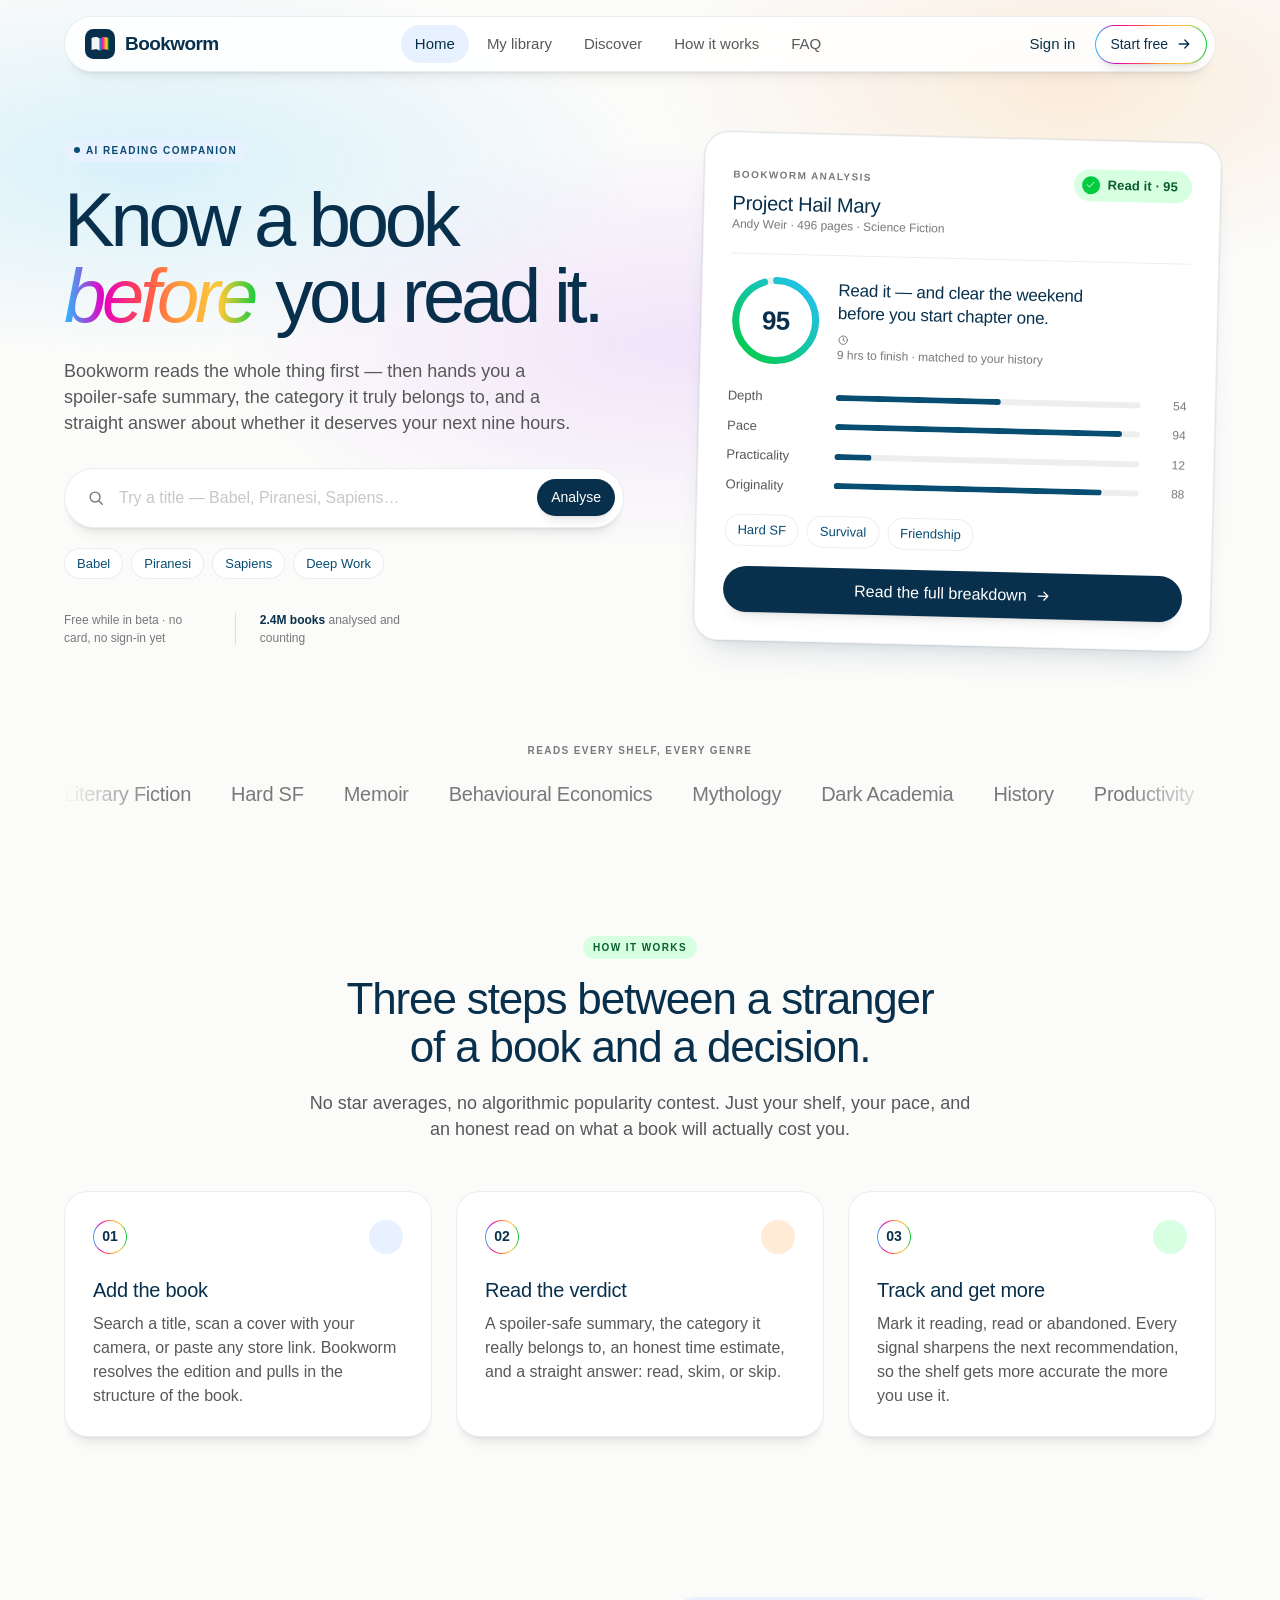
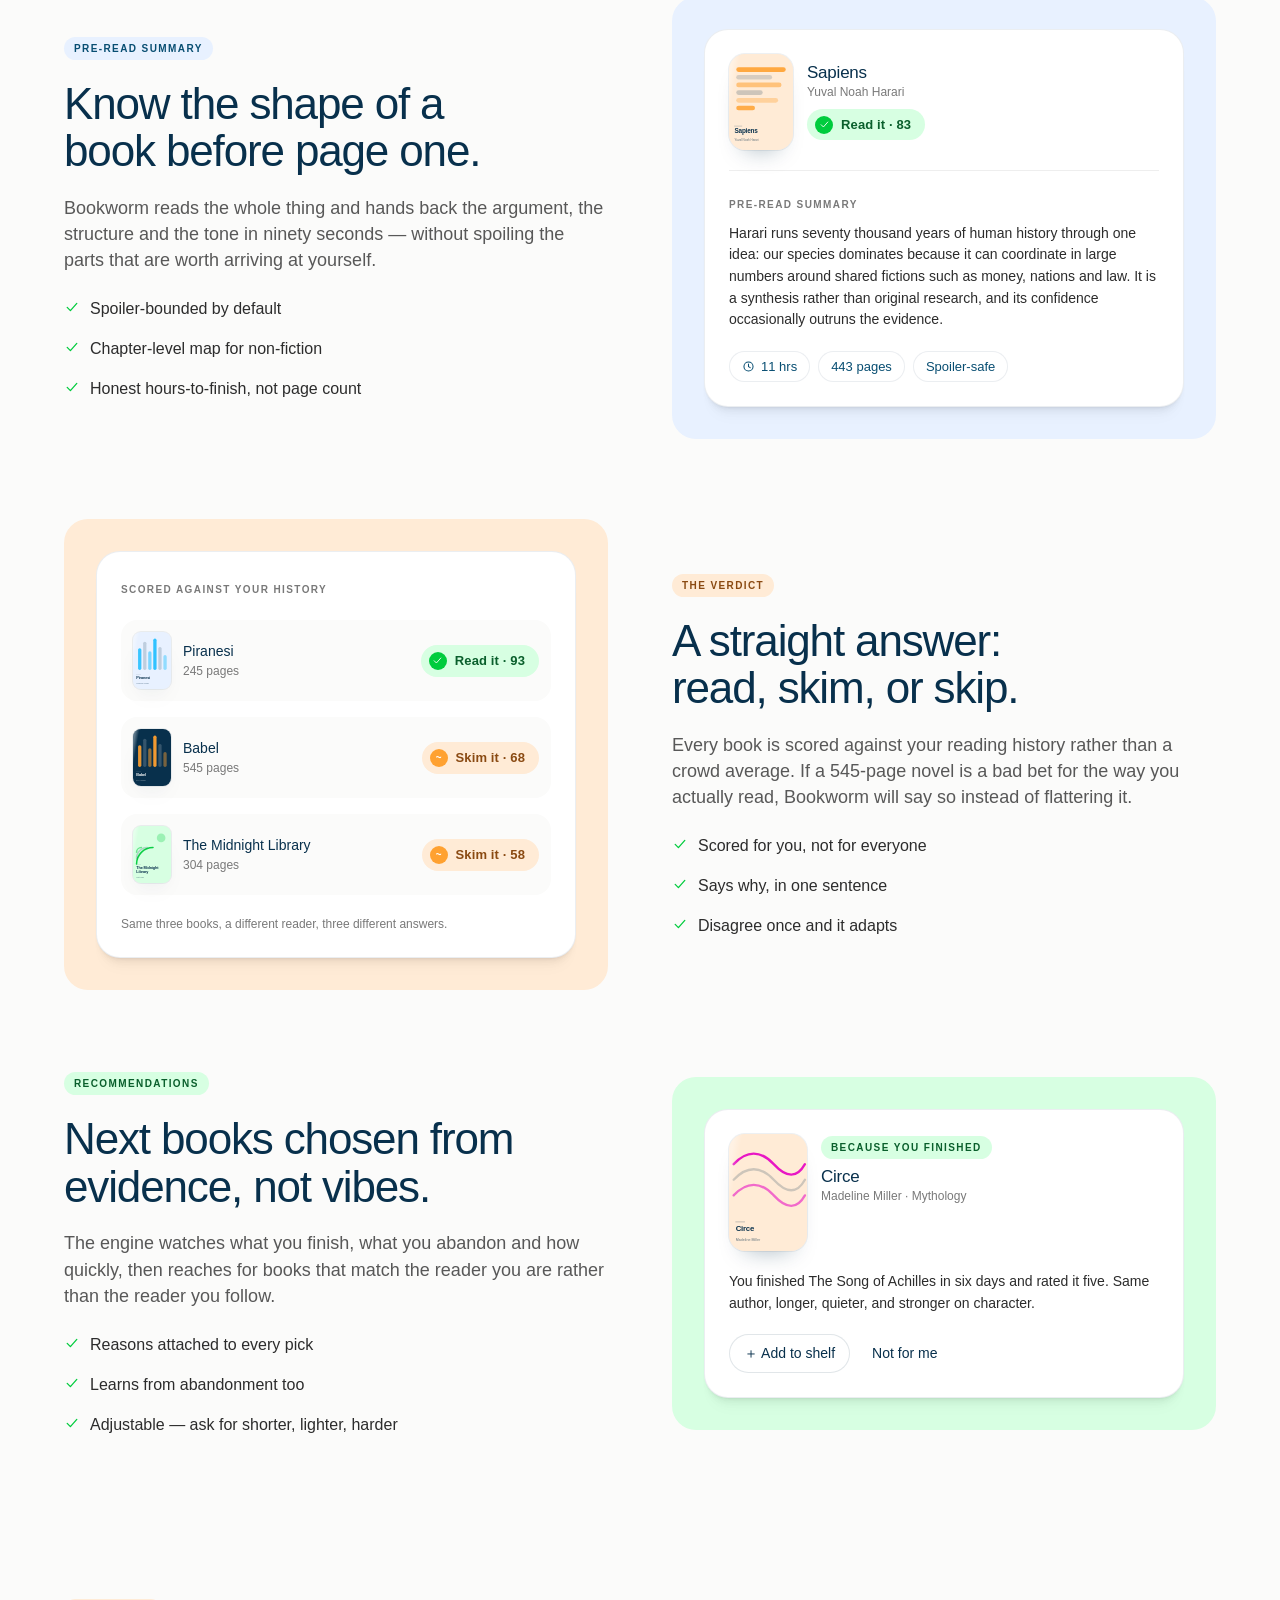
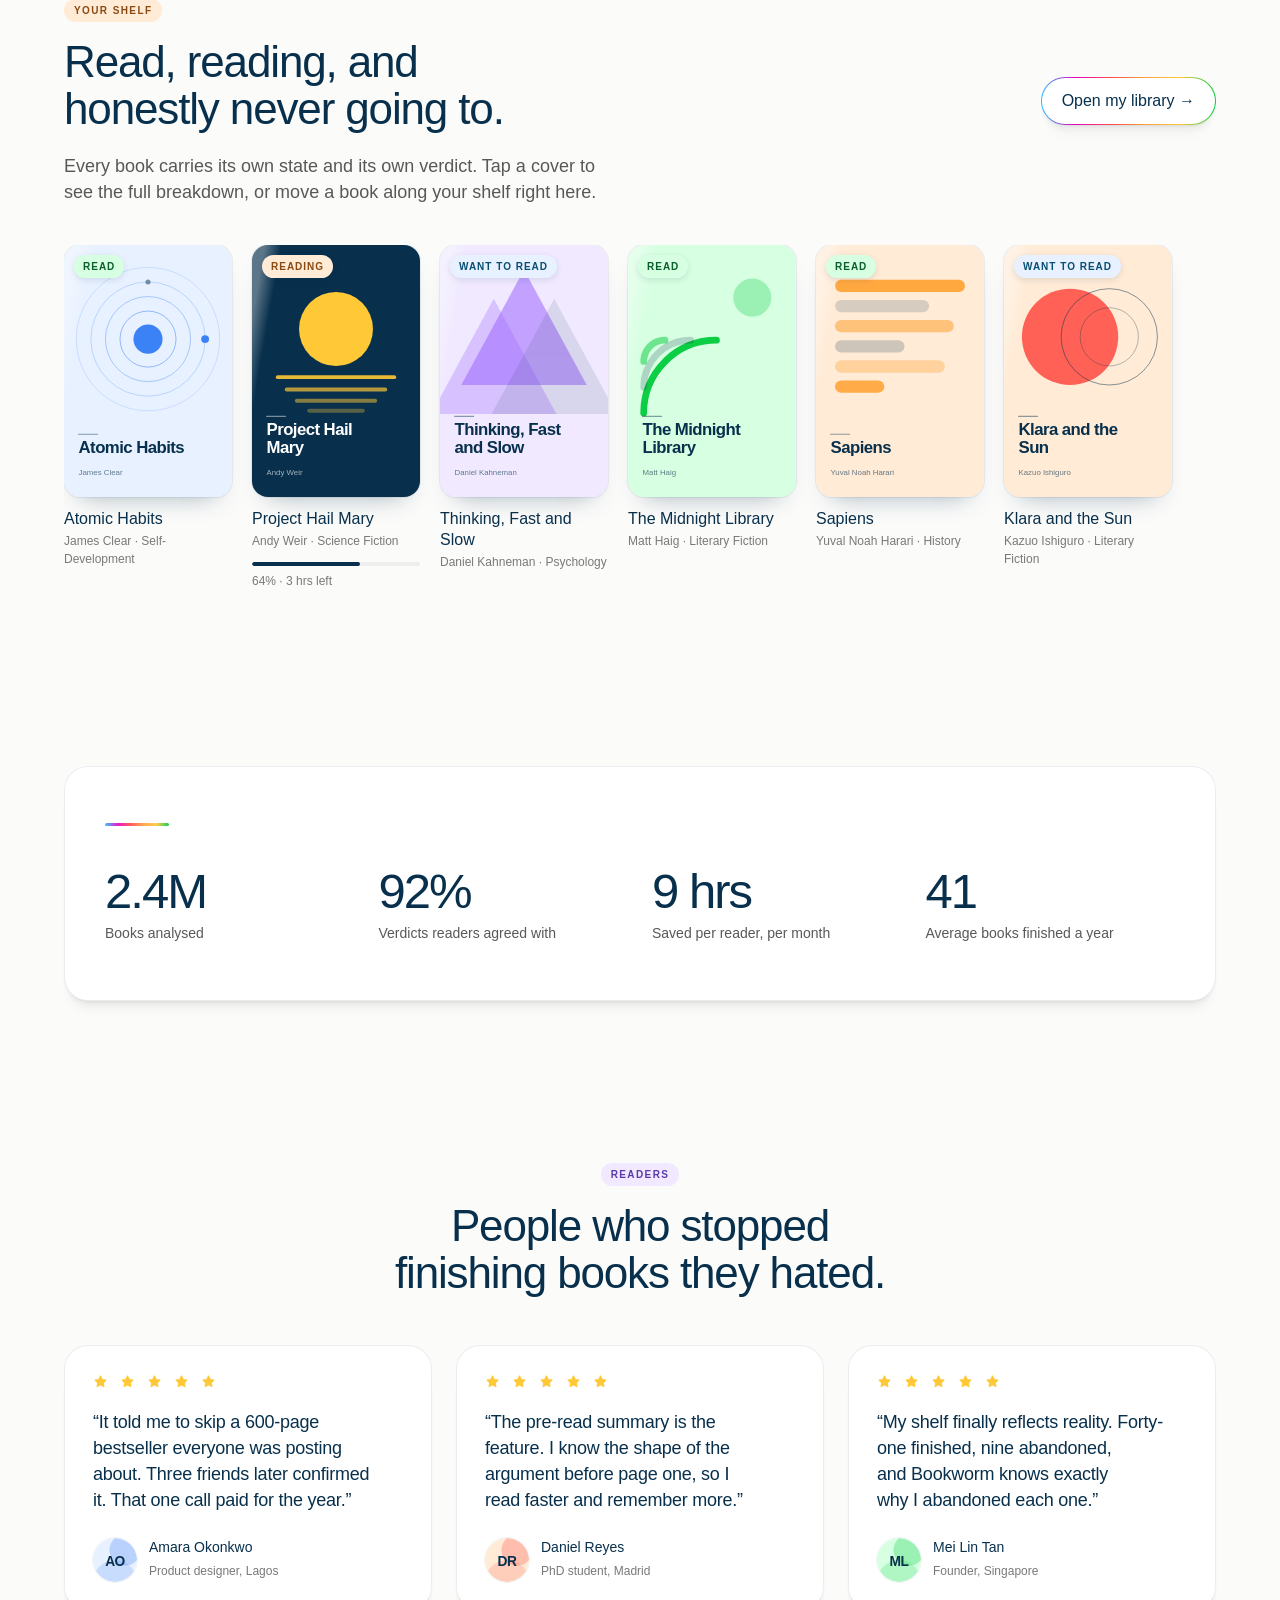
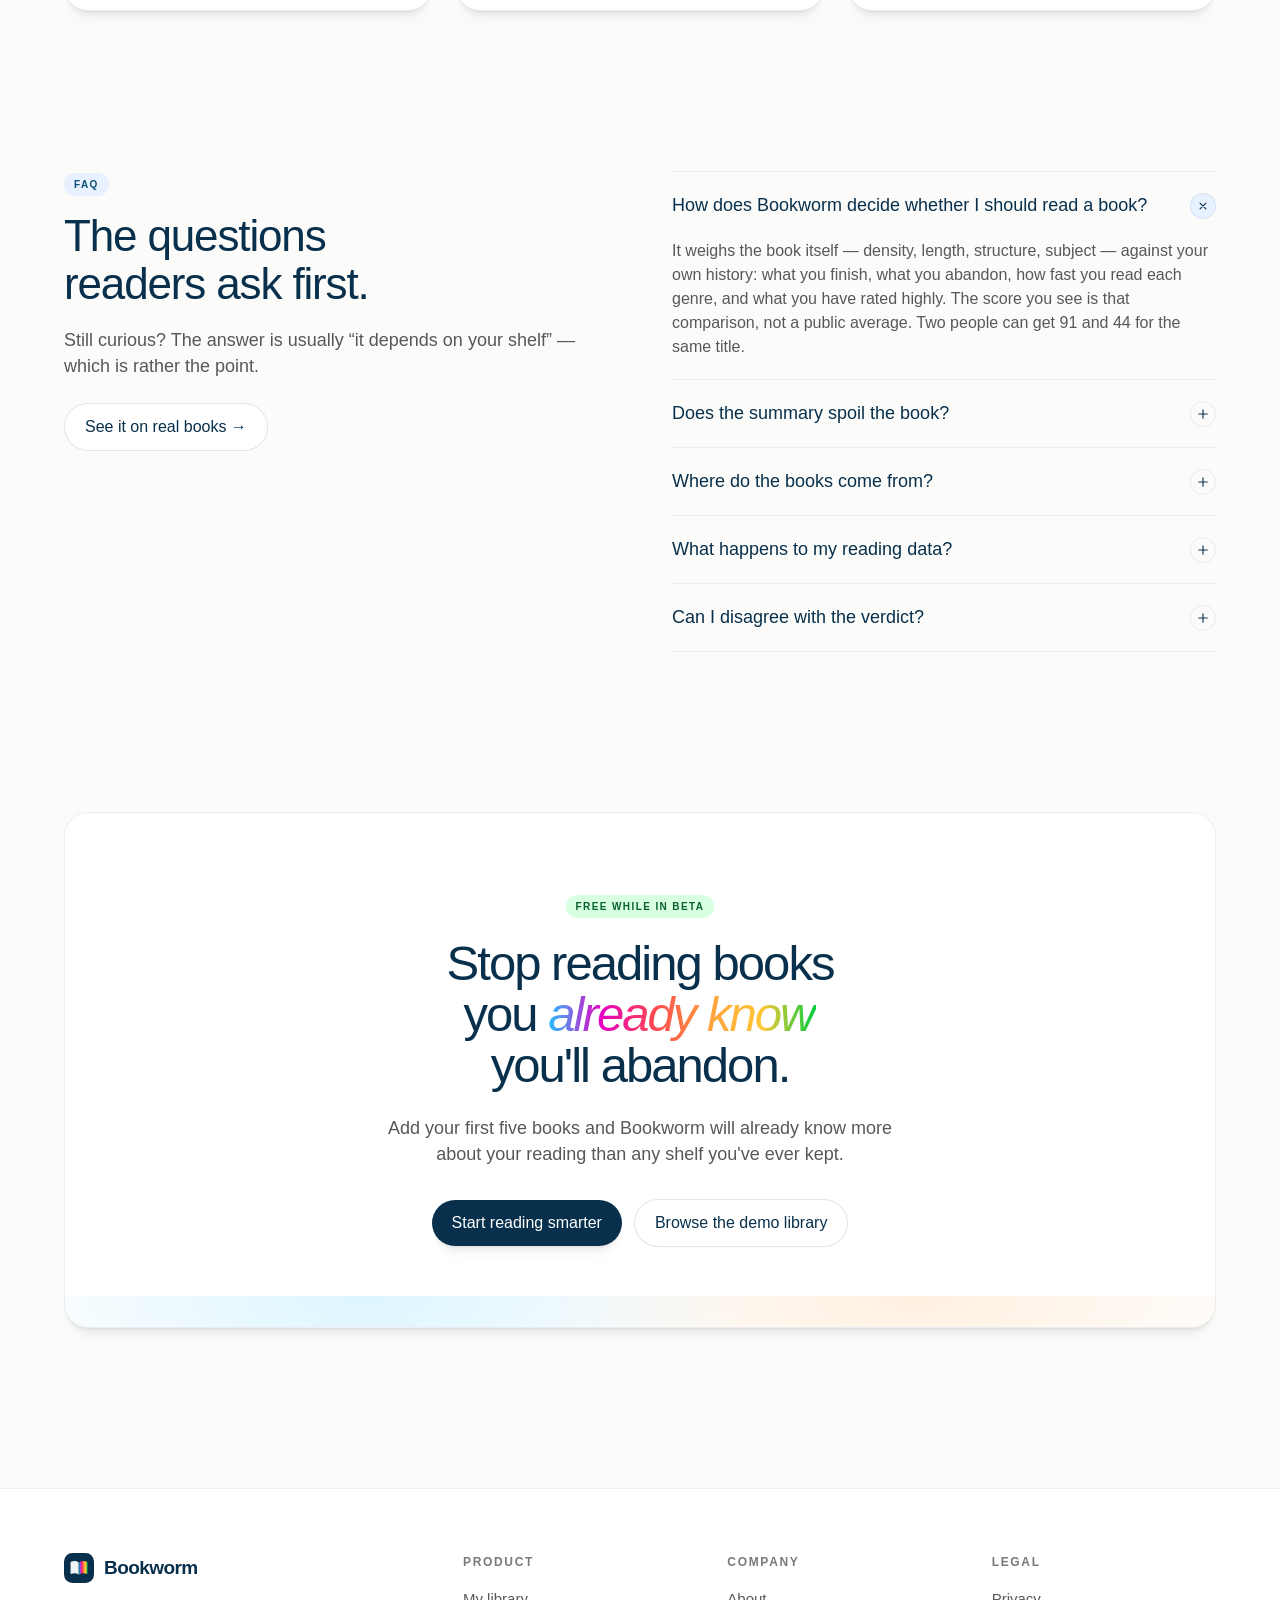
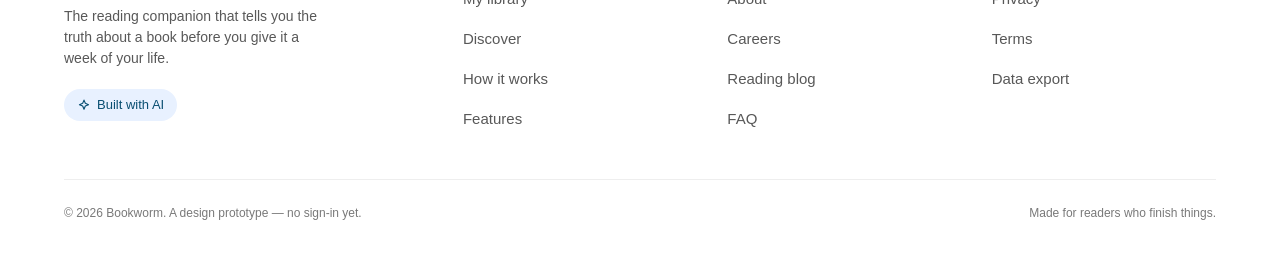
==== index.html @ 1a045f68 "Bookworm: AI reading companion front-end prototype Marketing site plus a working demo of the app its" ====
<!doctype html>
<html lang="en">
<head>
<meta charset="utf-8">
<meta name="viewport" content="width=device-width, initial-scale=1">
<title>Bookworm — Know a book before you read it</title>
<meta name="description" content="Bookworm reads the whole book first, then tells you whether it's worth your week. AI summaries, honest read-or-skip verdicts, and recommendations built from what you actually finish.">
<link rel="icon" href="data:image/svg+xml,<svg xmlns='http://www.w3.org/2000/svg' viewBox='0 0 32 32'><rect width='32' height='32' rx='9' fill='%2308304c'/><path d='M7 9.5c3.4-1.3 5.9-1.3 8.6.6v13c-2.7-1.9-5.2-1.9-8.6-.6z' fill='%23fff'/><path d='M25 9.5c-3.4-1.3-5.9-1.3-8.6.6v13c2.7-1.9 5.2-1.9 8.6-.6z' fill='%23ffa130'/></svg>">
<link rel="stylesheet" href="assets/css/style.css">
</head>
<body data-page="home">

<header class="nav-shell" data-nav></header>

<!-- ─────────────────────────────────────────────── hero -->
<section class="hero">
  <div class="hero-glow"></div>
  <div class="wrap">
    <div class="grid" style="grid-template-columns:1.05fr .95fr;gap:var(--s16);align-items:center">
      <div>
        <span class="eyebrow"><span class="dot"></span> AI reading companion</span>
        <h1 class="display" style="margin-top:var(--s5)">
          Know a book <span class="spark">before</span> you read it.
        </h1>
        <p class="lede" style="margin-top:var(--s6);max-width:52ch">
          Bookworm reads the whole thing first — then hands you a spoiler-safe summary,
          the category it truly belongs to, and a straight answer about whether it deserves
          your next nine hours.
        </p>

        <form style="margin-top:var(--s8);max-width:560px" autocomplete="off">
          <label class="field">
            <span class="muted" aria-hidden="true">
              <svg width="18" height="18" viewBox="0 0 20 20" fill="none" stroke="currentColor" stroke-width="1.6" stroke-linecap="round"><circle cx="9" cy="9" r="5.5"/><path d="M13 13l4 4"/></svg>
            </span>
            <input data-hero-search type="text" placeholder="Try a title — Babel, Piranesi, Sapiens…" aria-label="Book title">
            <button class="btn btn-solid btn-sm" type="submit">Analyse</button>
          </label>
        </form>

        <div class="row row-wrap" style="margin-top:var(--s5);gap:8px" data-hero-chips></div>

        <div class="row row-wrap" style="margin-top:var(--s8);gap:var(--s6)">
          <p class="meta" style="max-width:22ch">Free while in beta · no card, no sign-in yet</p>
          <span style="width:1px;height:32px;background:var(--ash)"></span>
          <p class="meta" style="max-width:26ch"><strong class="ink">2.4M books</strong> analysed and counting</p>
        </div>
      </div>

      <div class="card card-pad tilt-r" style="padding:var(--s7);box-shadow:var(--shadow-lift)" data-hero-card></div>
    </div>
  </div>
</section>

<!-- ─────────────────────────────────────────────── marquee -->
<section class="section-tight">
  <div class="wrap">
    <p class="caption center" style="margin-bottom:var(--s6)">Reads every shelf, every genre</p>
    <div class="marquee" data-marquee></div>
  </div>
</section>

<!-- ─────────────────────────────────────────────── how it works -->
<section class="section" id="how">
  <div class="wrap">
    <div class="section-head center">
      <span class="eyebrow mint">How it works</span>
      <h2 class="h2">Three steps between a stranger of a book and a decision.</h2>
      <p class="lede">No star averages, no algorithmic popularity contest. Just your shelf, your pace,
        and an honest read on what a book will actually cost you.</p>
    </div>
    <div class="grid g3" style="margin-top:var(--s12)" data-steps></div>
  </div>
</section>

<!-- ─────────────────────────────────────────────── features -->
<section class="section" id="features">
  <div class="wrap" data-features></div>
</section>

<!-- ─────────────────────────────────────────────── shelf -->
<section class="section">
  <div class="wrap">
    <div class="row spread row-wrap" style="gap:var(--s5)">
      <div class="section-head" style="max-width:560px">
        <span class="eyebrow peach">Your shelf</span>
        <h2 class="h2">Read, reading, and honestly never going to.</h2>
        <p class="lede">Every book carries its own state and its own verdict. Tap a cover to see the
          full breakdown, or move a book along your shelf right here.</p>
      </div>
      <a class="btn btn-rainbow" href="library.html">Open my library →</a>
    </div>
    <div class="shelf-rail" style="margin-top:var(--s10)" data-rail></div>
  </div>
</section>

<!-- ─────────────────────────────────────────────── stats -->
<section class="section">
  <div class="wrap">
    <div class="card" style="padding:var(--s14) var(--s10);background:var(--white)">
      <hr class="rule-rainbow" style="width:64px;margin-bottom:var(--s10)">
      <div class="grid g4" data-stats></div>
    </div>
  </div>
</section>

<!-- ─────────────────────────────────────────────── testimonials -->
<section class="section">
  <div class="wrap">
    <div class="section-head center">
      <span class="eyebrow lilac">Readers</span>
      <h2 class="h2">People who stopped finishing books they hated.</h2>
    </div>
    <div class="grid g3" style="margin-top:var(--s12)" data-testimonials></div>
  </div>
</section>

<!-- ─────────────────────────────────────────────── faq -->
<section class="section" id="faq">
  <div class="wrap">
    <div class="grid g2" style="gap:var(--s16);align-items:start">
      <div class="section-head">
        <span class="eyebrow">FAQ</span>
        <h2 class="h2">The questions readers ask first.</h2>
        <p class="lede">Still curious? The answer is usually “it depends on your shelf” — which is
          rather the point.</p>
        <a class="btn btn-quiet" style="margin-top:var(--s6)" href="discover.html">See it on real books →</a>
      </div>
      <div class="faq" data-faq></div>
    </div>
  </div>
</section>

<!-- ─────────────────────────────────────────────── cta -->
<section class="section">
  <div class="wrap">
    <div class="card center" style="padding:var(--s20) var(--s10);position:relative;overflow:hidden">
      <div style="position:absolute;inset:auto -10% -60% ;height:340px;background:
        radial-gradient(40% 60% at 30% 0%, rgba(38,192,255,.16), transparent 70%),
        radial-gradient(40% 60% at 70% 0%, rgba(255,161,62,.16), transparent 70%);"></div>
      <div style="position:relative">
        <span class="eyebrow mint">Free while in beta</span>
        <h2 class="h1" style="margin-top:var(--s5);max-width:18ch;margin-inline:auto">
          Stop reading books you <span class="spark">already know</span> you'll abandon.
        </h2>
        <p class="lede" style="margin-top:var(--s6);max-width:52ch;margin-inline:auto">
          Add your first five books and Bookworm will already know more about your reading
          than any shelf you've ever kept.
        </p>
        <div class="row" style="justify-content:center;margin-top:var(--s8);gap:12px;flex-wrap:wrap">
          <a class="btn btn-solid" href="discover.html">Start reading smarter</a>
          <a class="btn btn-quiet" href="library.html">Browse the demo library</a>
        </div>
      </div>
    </div>
  </div>
</section>

<footer class="footer" data-footer></footer>

<script src="assets/js/data.js"></script>
<script src="assets/js/art.js"></script>
<script src="assets/js/app.js"></script>
</body>
</html>
---- assets/css/style.css ----
/* ==========================================================================
   Bookworm — built on the "Portrait" design system
   Near-white canvas · navy ink · rainbow used sparingly · pastel washes
   ========================================================================== */

@import url('https://api.fontshare.com/v2/css?f[]=switzer@400,500,600,700&f[]=general-sans@500,600&display=swap');

/* --------------------------------------------------------------------------
   1. Tokens
   -------------------------------------------------------------------------- */
:root {
  /* Brand inks */
  --ink: #08304c;
  --teal: #084e72;

  /* Spectrum (gradient / accent only) */
  --violet: #8e51ff;
  --cobalt: #3b82f6;
  --grape: #ad46ff;
  --cherry: #ff4940;
  --tangerine: #ffa130;
  --sunflower: #ffc837;
  --leaf: #00cc3d;
  --cyan: #26c0ff;
  --magenta: #e600c2;

  /* Pastel washes */
  --mint: #d7ffe2;
  --sky: #e8f1ff;
  --peach: #ffebd6;
  --lilac: #f0e9ff;

  /* Neutrals */
  --graphite: #2c2c2c;
  --charcoal: #353535;
  --iron: #585858;
  --slate: #797979;
  --fog: #c7c7c7;
  --ash: #dedede;
  --mist: #eeeeee;
  --white: #ffffff;
  --canvas: #fbfbfa;

  --rainbow: linear-gradient(90deg, rgb(38, 192, 255), rgb(230, 0, 194) 20%, rgb(255, 73, 78) 40%, rgb(255, 161, 62) 60%, rgb(255, 200, 55) 80%, rgb(0, 204, 61));

  /* Radii */
  --r-input: 16px;
  --r-card: 24px;
  --r-btn: 28px;
  --r-pill: 9999px;

  /* Spacing */
  --s1: 4px;  --s2: 8px;  --s3: 12px; --s4: 16px; --s5: 20px;
  --s6: 24px; --s7: 28px; --s8: 32px; --s10: 40px; --s12: 48px;
  --s14: 56px; --s16: 64px; --s20: 80px; --s32: 128px;

  --maxw: 1200px;

  /* Shadows — never above 8% black */
  --shadow-md:
    0 16px 16px -8px rgba(0, 0, 0, .03),
    0 10px 10px -5px rgba(0, 0, 0, .03),
    0 6px 6px -3px rgba(0, 0, 0, .03),
    0 3px 3px -1.5px rgba(0, 0, 0, .03),
    0 1px 1px -.5px rgba(0, 0, 0, .03);
  --shadow-soft:
    0 0 0 1px rgba(8, 48, 76, .05),
    0 12px 20px -12px rgba(8, 48, 76, .08),
    0 4px 6px -3px rgba(8, 48, 76, .04);
  --shadow-lift:
    0 0 0 1px rgba(8, 48, 76, .06),
    0 22px 34px -18px rgba(8, 48, 76, .16),
    0 8px 12px -6px rgba(8, 48, 76, .06);
  --hairline: 1px solid rgba(8, 48, 76, .08);

  --font-ui: 'Switzer', ui-sans-serif, -apple-system, 'Segoe UI', Roboto, sans-serif;
  --font-display: 'General Sans', 'Switzer', ui-sans-serif, -apple-system, 'Segoe UI', sans-serif;

  --ease: cubic-bezier(.22, .61, .36, 1);
}

/* --------------------------------------------------------------------------
   2. Reset & base
   -------------------------------------------------------------------------- */
*, *::before, *::after { box-sizing: border-box; }
* { margin: 0; }

html { -webkit-text-size-adjust: 100%; scroll-behavior: smooth; }

body {
  font-family: var(--font-ui);
  font-size: 16px;
  line-height: 1.5;
  color: var(--graphite);
  background: var(--canvas);
  -webkit-font-smoothing: antialiased;
  text-rendering: optimizeLegibility;
  overflow-x: hidden;
}

img, svg { display: block; max-width: 100%; }
button, input, select, textarea { font: inherit; color: inherit; }
button { background: none; border: 0; cursor: pointer; }
a { color: inherit; text-decoration: none; }
ul, ol { list-style: none; padding: 0; }

::selection { background: rgba(38, 192, 255, .22); color: var(--ink); }

/* --------------------------------------------------------------------------
   3. Typography
   -------------------------------------------------------------------------- */
.display, .h1, .h2, .h3, .h4 {
  font-family: var(--font-display);
  color: var(--ink);
  font-weight: 500;
  text-wrap: balance;
}
.display   { font-size: clamp(40px, 6.6vw, 76px); line-height: 1.0;  letter-spacing: -.056em; }
.h1        { font-size: clamp(34px, 4.9vw, 49px); line-height: 1.04; letter-spacing: -.04em; }
.h2        { font-size: clamp(30px, 4vw, 44px);   line-height: 1.08; letter-spacing: -.026em; }
.h3        { font-size: clamp(24px, 2.6vw, 31px); font-weight: 600; line-height: 1.1; letter-spacing: -.013em; }
.h4        { font-size: 20px; font-weight: 500; line-height: 1.2; letter-spacing: -.013em; }

.lede { font-size: 18px; font-weight: 500; line-height: 1.45; color: var(--iron); }
.body { font-size: 16px; color: var(--iron); }
.small { font-size: 14px; color: var(--iron); }
.meta { font-size: 12px; color: var(--slate); }
.caption {
  font-size: 10px; line-height: 1.5; letter-spacing: .14em;
  text-transform: uppercase; font-weight: 600; color: var(--slate);
}

.ink { color: var(--ink); }
.muted { color: var(--slate); }

/* The one rainbow flourish: italicised headline words */
.spark {
  font-style: italic;
  background: var(--rainbow);
  -webkit-background-clip: text;
  background-clip: text;
  color: transparent;
  padding-right: .06em;
}

/* --------------------------------------------------------------------------
   4. Layout
   -------------------------------------------------------------------------- */
.wrap { width: 100%; max-width: var(--maxw); margin-inline: auto; padding-inline: var(--s6); }
.section { padding-block: var(--s20); }
.section-tight { padding-block: var(--s12); }
.stack > * + * { margin-top: var(--s4); }
.center { text-align: center; }
.section-head { max-width: 680px; }
.section-head.center { margin-inline: auto; }
.section-head .h2 { margin-top: var(--s4); }
.section-head .lede { margin-top: var(--s5); }

.grid { display: grid; gap: var(--s6); }
.g2 { grid-template-columns: repeat(2, minmax(0, 1fr)); }
.g3 { grid-template-columns: repeat(3, minmax(0, 1fr)); }
.g4 { grid-template-columns: repeat(4, minmax(0, 1fr)); }
.row { display: flex; align-items: center; gap: var(--s3); }
.row-wrap { flex-wrap: wrap; }
.spread { justify-content: space-between; }

.divider { height: 1px; background: var(--mist); border: 0; }

/* --------------------------------------------------------------------------
   5. Buttons, pills, chips
   -------------------------------------------------------------------------- */
.btn {
  display: inline-flex; align-items: center; justify-content: center; gap: var(--s2);
  padding: 11px 20px; border-radius: var(--r-btn);
  font-size: 16px; font-weight: 500; color: var(--ink);
  transition: transform .25s var(--ease), box-shadow .25s var(--ease), background-color .25s var(--ease), opacity .2s;
  white-space: nowrap;
}
.btn:active { transform: translateY(1px); }

.btn-rainbow {
  position: relative; border: 1.5px solid transparent;
  background:
    linear-gradient(var(--white), var(--white)) padding-box,
    var(--rainbow) border-box;
  box-shadow: var(--shadow-md);
}
.btn-rainbow:hover { transform: translateY(-2px); box-shadow: var(--shadow-lift); }

.btn-solid { background: var(--ink); color: var(--white); box-shadow: var(--shadow-md); }
.btn-solid:hover { background: var(--teal); transform: translateY(-2px); }

.btn-quiet { border: 1.5px solid rgba(8, 48, 76, .12); background: var(--white); }
.btn-quiet:hover { border-color: rgba(8, 48, 76, .28); }

.btn-ghost { padding: 8px 12px; font-size: 15px; }
.btn-ghost:hover { color: var(--teal); }

.btn-sm { padding: 8px 14px; font-size: 14px; }
.btn-block { display: flex; width: 100%; }

.eyebrow {
  display: inline-flex; align-items: center; gap: 6px;
  padding: 4px 10px; border-radius: var(--r-pill);
  background: var(--sky); color: var(--teal);
  font-size: 10px; font-weight: 600; letter-spacing: .14em; text-transform: uppercase;
}
.eyebrow.mint { background: var(--mint); color: #0a5f2c; }
.eyebrow.peach { background: var(--peach); color: #8a4a12; }
.eyebrow.lilac { background: var(--lilac); color: #5b3aa8; }

.chip {
  display: inline-flex; align-items: center; gap: 6px;
  padding: 5px 12px; border-radius: var(--r-pill);
  border: var(--hairline); background: var(--white);
  font-size: 13px; font-weight: 500; color: var(--teal);
}
.chip.wash { border-color: transparent; background: var(--sky); }

.dot { width: 6px; height: 6px; border-radius: 50%; background: currentColor; flex: none; }

/* --------------------------------------------------------------------------
   6. Nav
   -------------------------------------------------------------------------- */
.nav-shell { position: sticky; top: 0; z-index: 60; padding-top: var(--s4); }
.nav {
  display: flex; align-items: center; justify-content: space-between; gap: var(--s4);
  height: 56px; padding: 0 8px 0 20px;
  background: rgba(255, 255, 255, .88);
  backdrop-filter: saturate(160%) blur(14px);
  border: var(--hairline); border-radius: var(--r-btn);
  box-shadow: var(--shadow-md);
}
.nav-links { display: flex; align-items: center; gap: var(--s1); }
.nav-links a {
  padding: 8px 14px; border-radius: var(--r-pill);
  font-size: 15px; font-weight: 500; color: var(--iron);
  transition: color .2s, background-color .2s;
}
.nav-links a:hover { color: var(--ink); background: rgba(8, 48, 76, .04); }
.nav-links a.active { color: var(--ink); background: var(--sky); }
.nav-actions { display: flex; align-items: center; gap: var(--s2); }
.nav-toggle { display: none; padding: 10px; border-radius: var(--r-pill); }

.brand { display: inline-flex; align-items: center; gap: 10px; }
.brand-name {
  font-family: var(--font-display); font-weight: 600; font-size: 19px;
  letter-spacing: -.03em; color: var(--ink);
}

@media (max-width: 900px) {
  .nav-links {
    position: absolute; top: 68px; left: var(--s6); right: var(--s6);
    flex-direction: column; align-items: stretch; gap: 2px;
    padding: var(--s3); background: var(--white);
    border: var(--hairline); border-radius: var(--r-card);
    box-shadow: var(--shadow-lift);
    opacity: 0; visibility: hidden; transform: translateY(-8px);
    transition: opacity .2s var(--ease), transform .2s var(--ease), visibility .2s;
  }
  .nav-links.open { opacity: 1; visibility: visible; transform: none; }
  .nav-toggle { display: inline-flex; }
  .nav-actions .btn-ghost { display: none; }
}

/* --------------------------------------------------------------------------
   7. Cards
   -------------------------------------------------------------------------- */
.card {
  background: var(--white); border: var(--hairline); border-radius: var(--r-card);
  box-shadow: var(--shadow-md);
}
.card-pad { padding: var(--s6); }
.card-hover { transition: transform .3s var(--ease), box-shadow .3s var(--ease); }
.card-hover:hover { transform: translateY(-4px); box-shadow: var(--shadow-lift); }

.wash-mint { background: var(--mint); }
.wash-sky { background: var(--sky); }
.wash-peach { background: var(--peach); }
.wash-lilac { background: var(--lilac); }

.tilt-l { transform: rotate(-1.6deg); }
.tilt-r { transform: rotate(1.4deg); }

/* --------------------------------------------------------------------------
   8. Book covers & book cards
   -------------------------------------------------------------------------- */
.cover {
  position: relative; border-radius: var(--r-input); overflow: hidden;
  aspect-ratio: 2 / 3; background: var(--mist);
  box-shadow: 0 0 0 1px rgba(8, 48, 76, .07), 0 14px 24px -16px rgba(8, 48, 76, .4);
}
.cover svg { width: 100%; height: 100%; }
.cover::after {
  content: ''; position: absolute; inset: 0; pointer-events: none;
  background: linear-gradient(100deg, rgba(255, 255, 255, .34) 0 6%, rgba(255, 255, 255, 0) 14%);
}

.book-card { display: block; position: relative; }
.book-card .cover { transition: transform .35s var(--ease), box-shadow .35s var(--ease); }
.book-card:hover .cover { transform: translateY(-6px) rotate(-1deg); box-shadow: 0 0 0 1px rgba(8,48,76,.07), 0 26px 34px -20px rgba(8, 48, 76, .48); }
.book-card h4 { margin-top: var(--s3); font-size: 16px; font-weight: 500; color: var(--ink); line-height: 1.3; }
.book-card .meta { margin-top: 2px; }

.status-tag {
  position: absolute; top: 10px; left: 10px; z-index: 2;
  padding: 4px 9px; border-radius: var(--r-pill);
  font-size: 10px; font-weight: 600; letter-spacing: .1em; text-transform: uppercase;
  background: rgba(255, 255, 255, .94); color: var(--teal);
  box-shadow: 0 2px 6px rgba(8, 48, 76, .12);
}
.status-tag[data-s="read"] { background: var(--mint); color: #0a5f2c; }
.status-tag[data-s="reading"] { background: var(--peach); color: #8a4a12; }
.status-tag[data-s="want"] { background: var(--sky); color: var(--teal); }

.progress { height: 4px; border-radius: var(--r-pill); background: var(--mist); overflow: hidden; margin-top: var(--s3); }
.progress i { display: block; height: 100%; border-radius: inherit; background: var(--ink); }

/* --------------------------------------------------------------------------
   9. Verdict components
   -------------------------------------------------------------------------- */
.verdict {
  display: inline-flex; align-items: center; gap: var(--s2);
  padding: 6px 14px 6px 8px; border-radius: var(--r-pill);
  font-size: 13px; font-weight: 600; letter-spacing: .01em;
}
.verdict .bead { width: 18px; height: 18px; border-radius: 50%; display: grid; place-items: center; color: var(--white); font-size: 10px; }
.verdict[data-v="read"] { background: var(--mint); color: #0a5f2c; }
.verdict[data-v="read"] .bead { background: var(--leaf); }
.verdict[data-v="skim"] { background: var(--peach); color: #8a4a12; }
.verdict[data-v="skim"] .bead { background: var(--tangerine); }
.verdict[data-v="skip"] { background: #ffe4e3; color: #9d2b27; }
.verdict[data-v="skip"] .bead { background: var(--cherry); }

.gauge { display: flex; align-items: center; gap: var(--s4); }
.gauge-ring { position: relative; width: 92px; height: 92px; flex: none; }
.gauge-ring svg { transform: rotate(-90deg); }
.gauge-ring b {
  position: absolute; inset: 0; display: grid; place-items: center;
  font-family: var(--font-display); font-size: 26px; font-weight: 600; color: var(--ink); letter-spacing: -.03em;
}

.bar-row { display: grid; grid-template-columns: 96px 1fr 34px; align-items: center; gap: var(--s3); }
.bar-row span:first-child { font-size: 13px; color: var(--iron); }
.bar-row span:last-child { font-size: 12px; color: var(--slate); text-align: right; }
.bar { height: 6px; border-radius: var(--r-pill); background: var(--mist); overflow: hidden; }
.bar i { display: block; height: 100%; border-radius: inherit; background: var(--teal); transition: width .9s var(--ease); }

/* --------------------------------------------------------------------------
   10. Inputs
   -------------------------------------------------------------------------- */
.field {
  display: flex; align-items: center; gap: var(--s3);
  height: 60px; padding: 0 8px 0 22px;
  background: var(--white); border: var(--hairline); border-radius: var(--r-pill);
  box-shadow: var(--shadow-md);
  transition: box-shadow .25s var(--ease), border-color .25s var(--ease);
}
.field:focus-within { border-color: rgba(8, 48, 76, .2); box-shadow: var(--shadow-lift); }
.field input { flex: 1; min-width: 0; border: 0; outline: 0; background: none; font-size: 16px; color: var(--ink); }
.field input::placeholder { color: var(--fog); }

.field-sm { height: 46px; padding: 0 6px 0 16px; }
.field-sm input { font-size: 15px; }

.seg {
  display: inline-flex; gap: 2px; padding: 4px;
  background: var(--white); border: var(--hairline); border-radius: var(--r-pill);
  box-shadow: var(--shadow-md);
}
.seg button {
  padding: 8px 16px; border-radius: var(--r-pill);
  font-size: 14px; font-weight: 500; color: var(--iron);
  transition: background-color .2s, color .2s;
}
.seg button:hover { color: var(--ink); }
.seg button.on { background: var(--ink); color: var(--white); }

/* --------------------------------------------------------------------------
   11. Misc components
   -------------------------------------------------------------------------- */
.numeral {
  width: 34px; height: 34px; flex: none; border-radius: var(--r-pill);
  display: grid; place-items: center;
  font-family: var(--font-display); font-size: 14px; font-weight: 600; color: var(--ink);
  border: 1.5px solid transparent;
  background: linear-gradient(var(--white), var(--white)) padding-box, var(--rainbow) border-box;
}

.avatar { width: 44px; height: 44px; border-radius: 50%; overflow: hidden; flex: none; box-shadow: 0 0 0 1px rgba(8,48,76,.06); }

.faq { border-top: 1px solid var(--mist); }
.faq-item { border-bottom: 1px solid var(--mist); }
.faq-q {
  display: flex; align-items: center; justify-content: space-between; gap: var(--s4);
  width: 100%; padding: var(--s5) 0; text-align: left;
  font-family: var(--font-display); font-size: 18px; font-weight: 500; color: var(--ink);
}
.faq-q i { flex: none; width: 26px; height: 26px; border-radius: 50%; border: var(--hairline); display: grid; place-items: center; transition: transform .3s var(--ease), background-color .2s; }
.faq-item.open .faq-q i { transform: rotate(45deg); background: var(--sky); }
.faq-a { display: grid; grid-template-rows: 0fr; transition: grid-template-rows .35s var(--ease); }
.faq-item.open .faq-a { grid-template-rows: 1fr; }
.faq-a > div { overflow: hidden; }
.faq-a p { padding-bottom: var(--s5); max-width: 62ch; color: var(--iron); }

.marquee { overflow: hidden; -webkit-mask-image: linear-gradient(90deg, transparent, #000 8%, #000 92%, transparent); mask-image: linear-gradient(90deg, transparent, #000 8%, #000 92%, transparent); }
.marquee-track { display: flex; gap: var(--s10); width: max-content; animation: slide 38s linear infinite; }
.marquee:hover .marquee-track { animation-play-state: paused; }
@keyframes slide { to { transform: translateX(-50%); } }

.rule-rainbow { height: 3px; border: 0; border-radius: var(--r-pill); background: var(--rainbow); opacity: .9; }

/* Footer */
.footer { border-top: 1px solid var(--mist); padding-block: var(--s16) var(--s10); margin-top: var(--s20); background: var(--white); }
.footer a { color: var(--iron); font-size: 15px; }
.footer a:hover { color: var(--ink); }
.footer h5 { font-size: 12px; letter-spacing: .14em; text-transform: uppercase; color: var(--slate); font-weight: 600; margin-bottom: var(--s4); }

/* --------------------------------------------------------------------------
   12. Page furniture
   -------------------------------------------------------------------------- */
.page-head { padding-block: var(--s12) var(--s8); }
.hero { position: relative; padding-block: var(--s16) var(--s12); }
.hero-glow {
  position: absolute; inset: -20% -10% auto; height: 640px; z-index: -1; pointer-events: none;
  background:
    radial-gradient(46% 42% at 18% 34%, rgba(38, 192, 255, .16), transparent 70%),
    radial-gradient(38% 40% at 78% 22%, rgba(255, 161, 62, .16), transparent 70%),
    radial-gradient(40% 44% at 52% 62%, rgba(173, 70, 255, .12), transparent 72%);
  filter: blur(6px);
}

.shelf-rail { display: flex; gap: var(--s5); overflow-x: auto; padding-bottom: var(--s4); scroll-snap-type: x mandatory; }
.shelf-rail > * { flex: 0 0 168px; scroll-snap-align: start; }
.shelf-rail::-webkit-scrollbar { height: 6px; }
.shelf-rail::-webkit-scrollbar-thumb { background: var(--ash); border-radius: 999px; }

/* Reveal on scroll */
.reveal { opacity: 0; transform: translateY(18px); transition: opacity .7s var(--ease), transform .7s var(--ease); }
.reveal.in { opacity: 1; transform: none; }

@media (prefers-reduced-motion: reduce) {
  .reveal { opacity: 1; transform: none; transition: none; }
  .marquee-track { animation: none; }
  html { scroll-behavior: auto; }
}

/* --------------------------------------------------------------------------
   13. Responsive
   -------------------------------------------------------------------------- */
@media (max-width: 1000px) {
  .g4 { grid-template-columns: repeat(3, minmax(0, 1fr)); }
}
@media (max-width: 760px) {
  .section { padding-block: var(--s12); }
  .g2, .g3 { grid-template-columns: 1fr; }
  .g4 { grid-template-columns: repeat(2, minmax(0, 1fr)); }
  .tilt-l, .tilt-r { transform: none; }
  .hero { padding-block: var(--s10) var(--s8); }
}
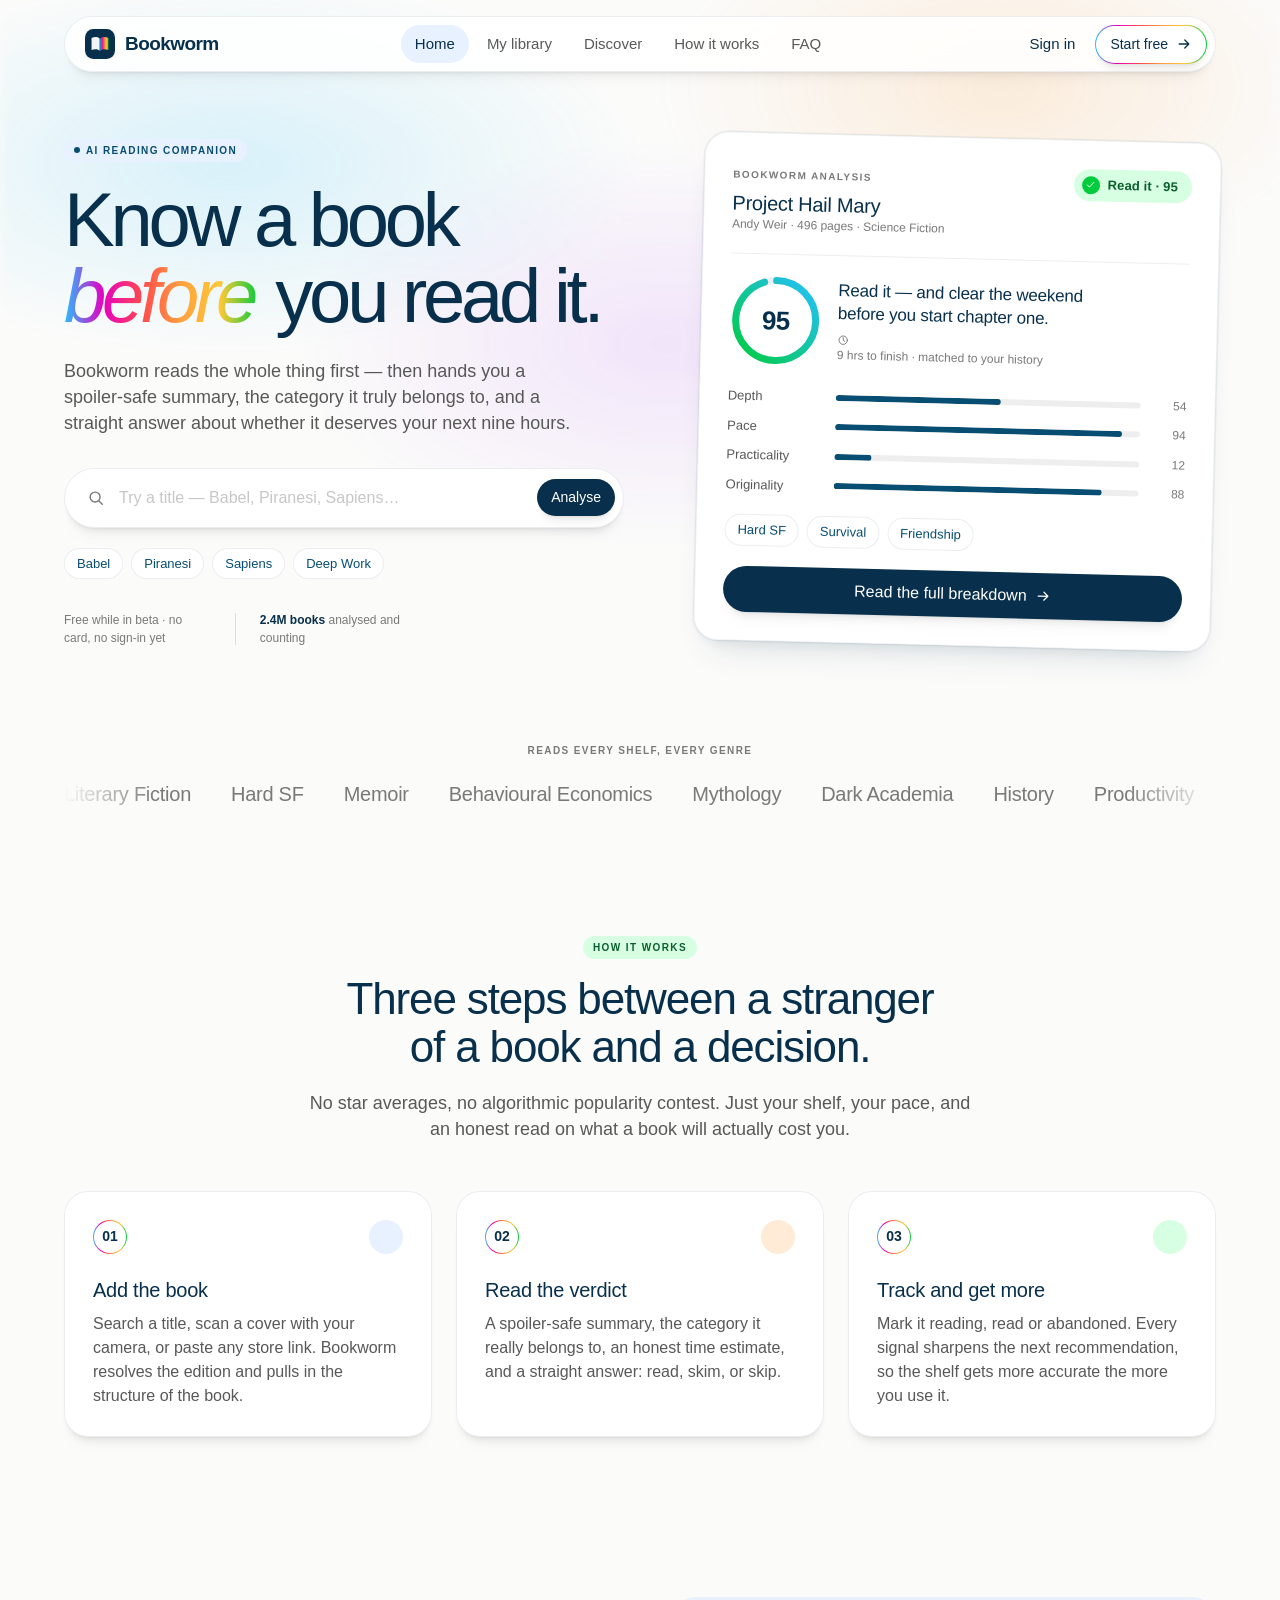
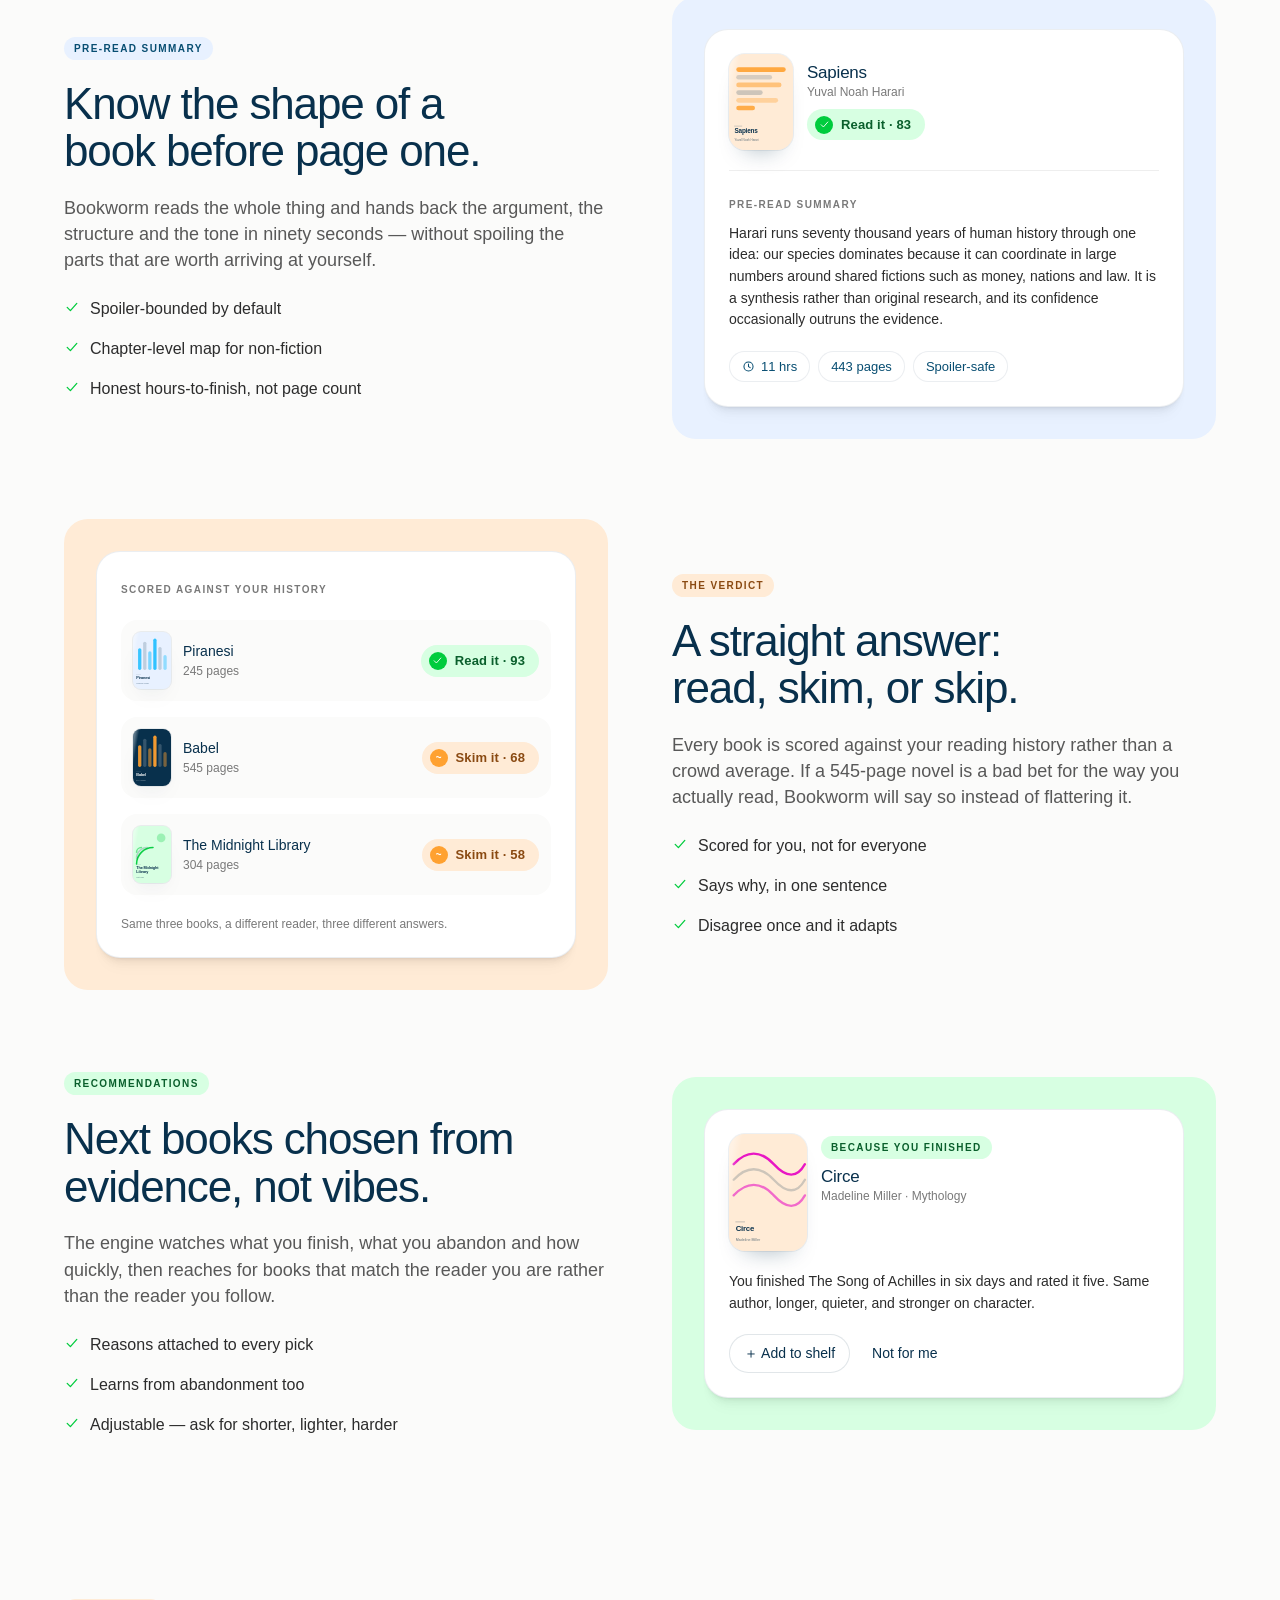
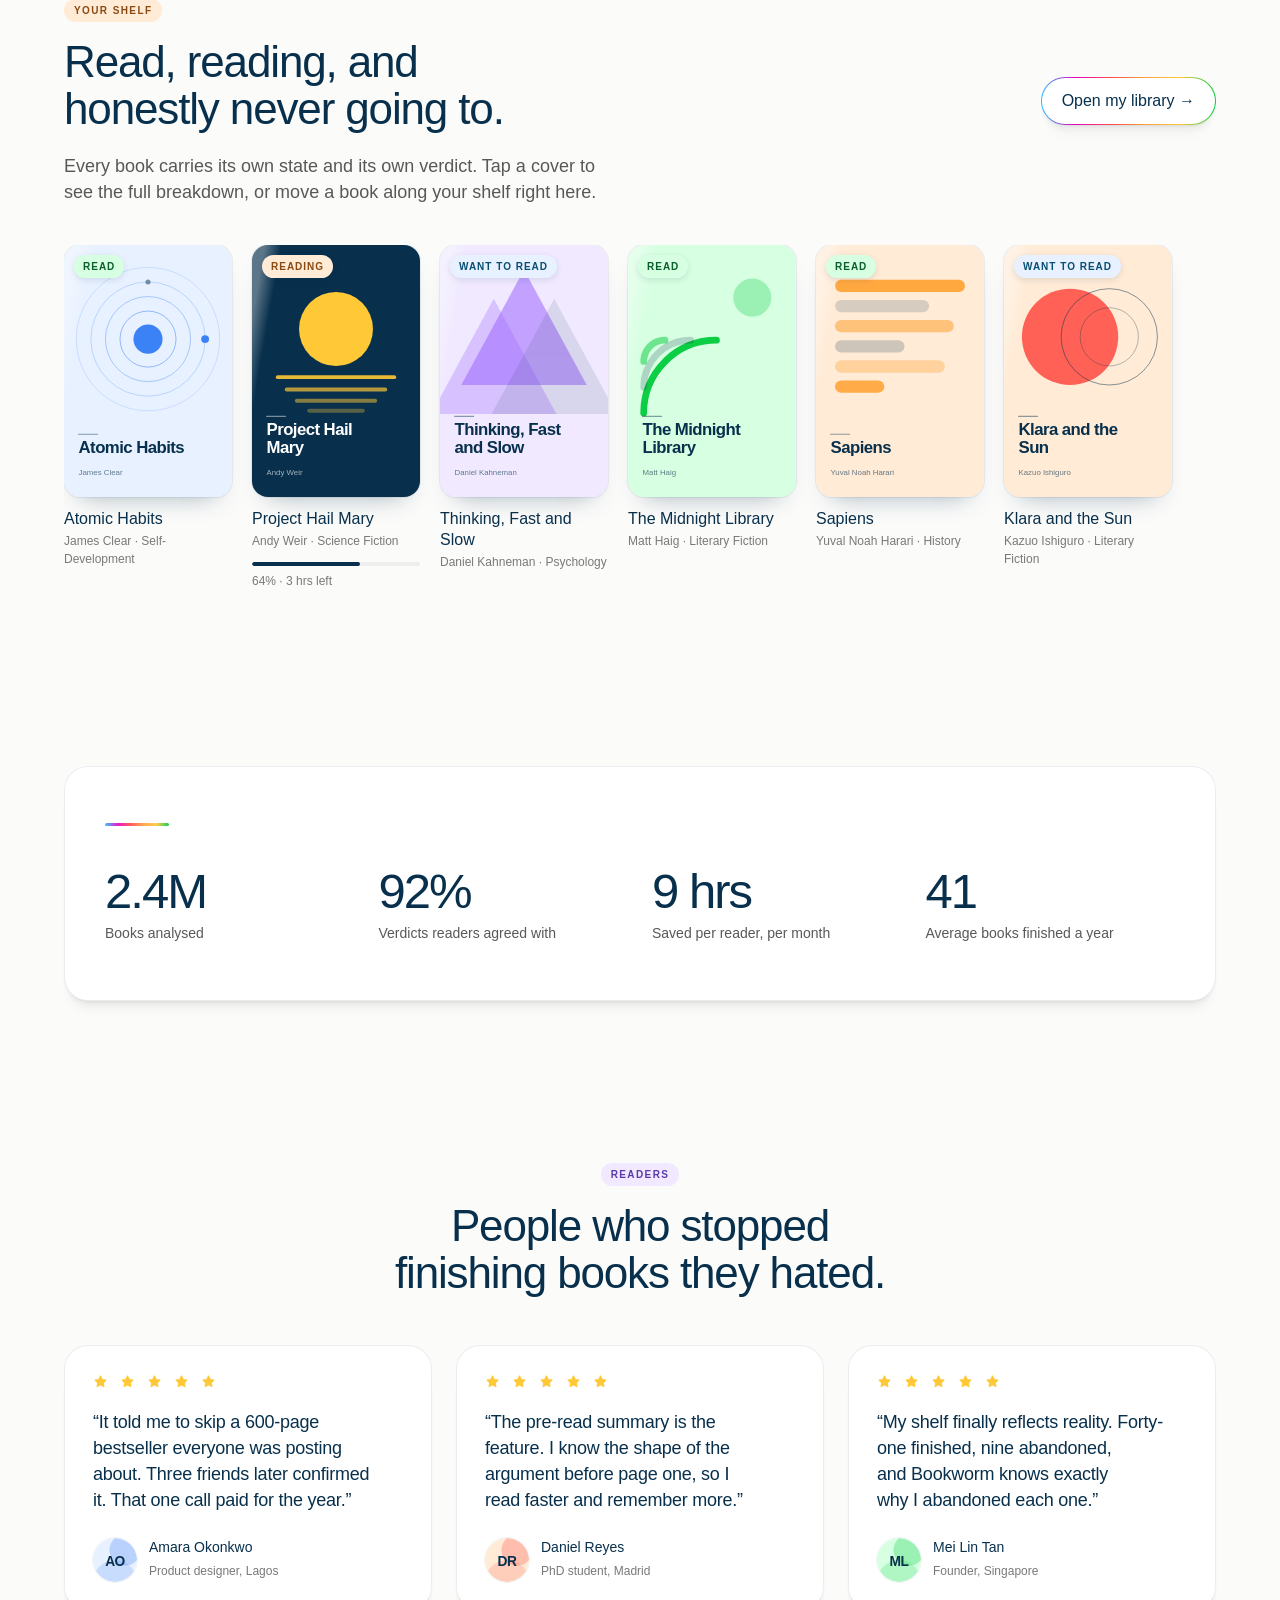
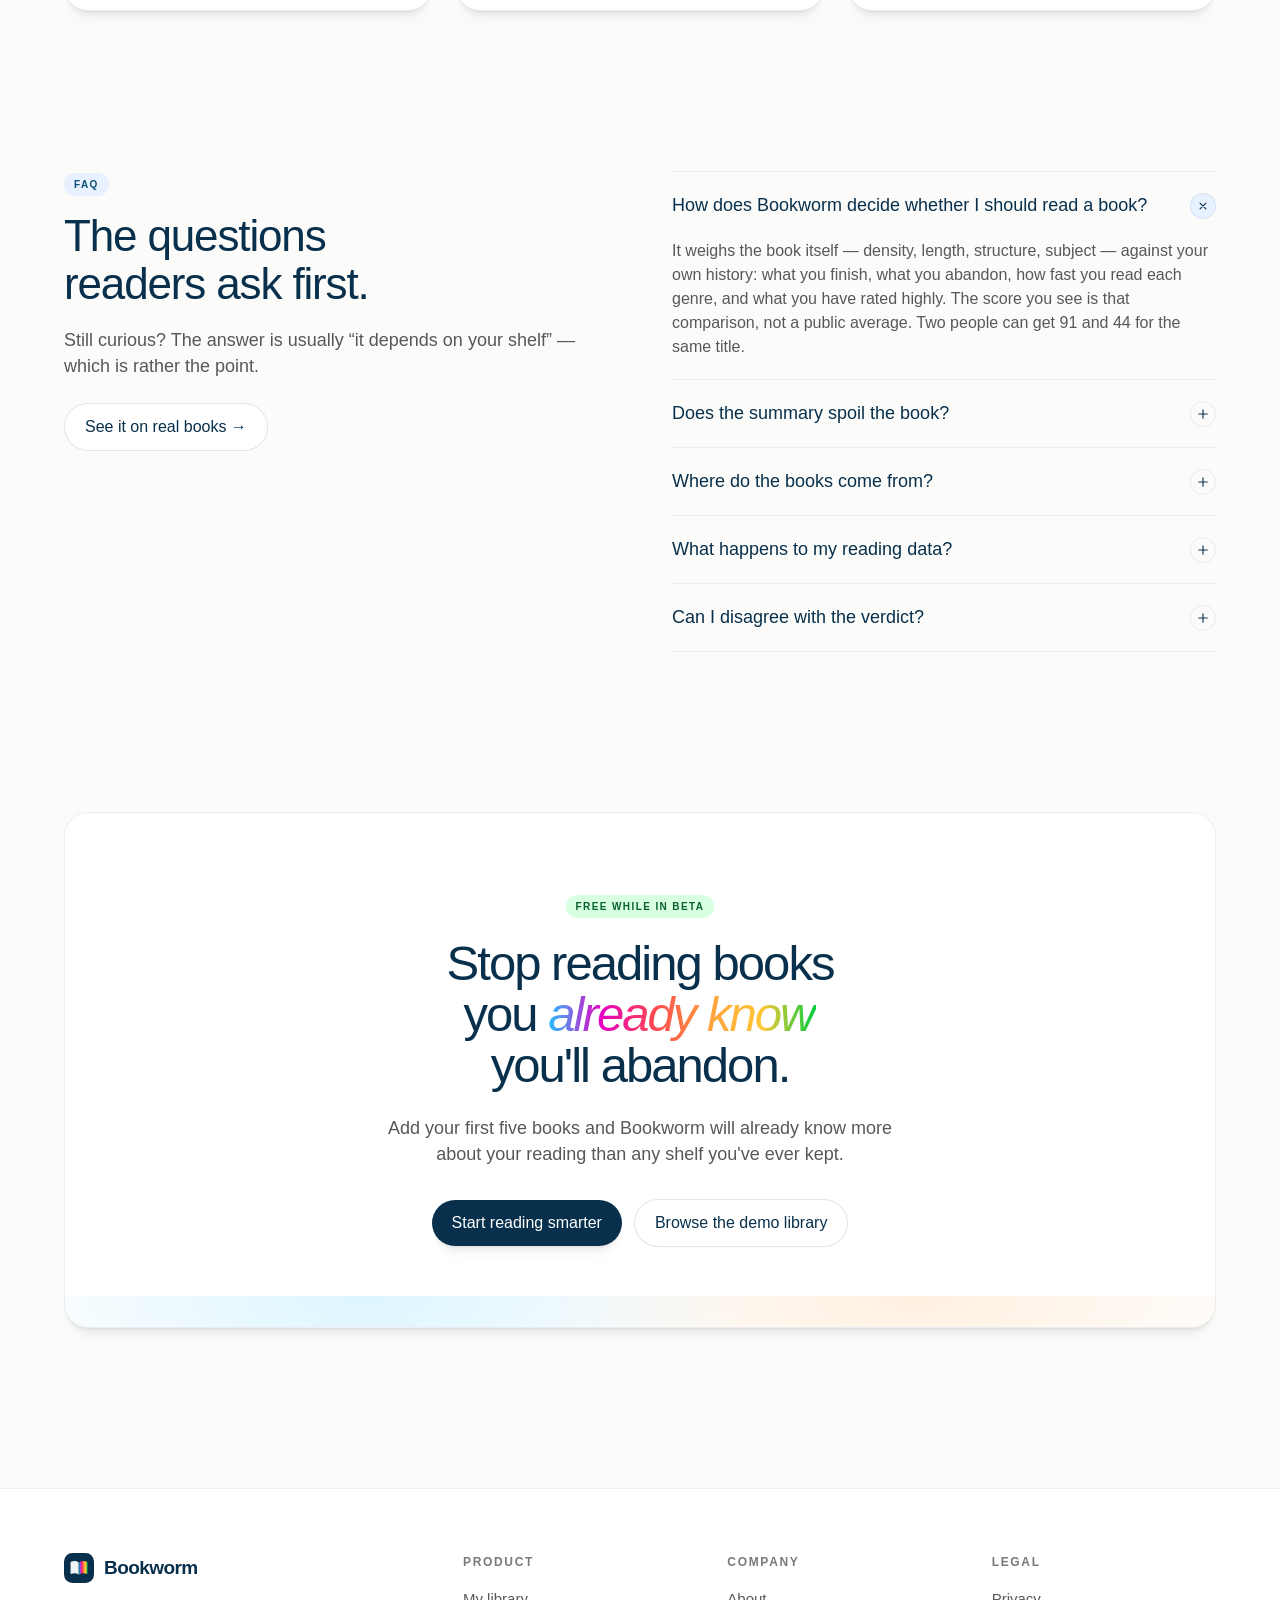
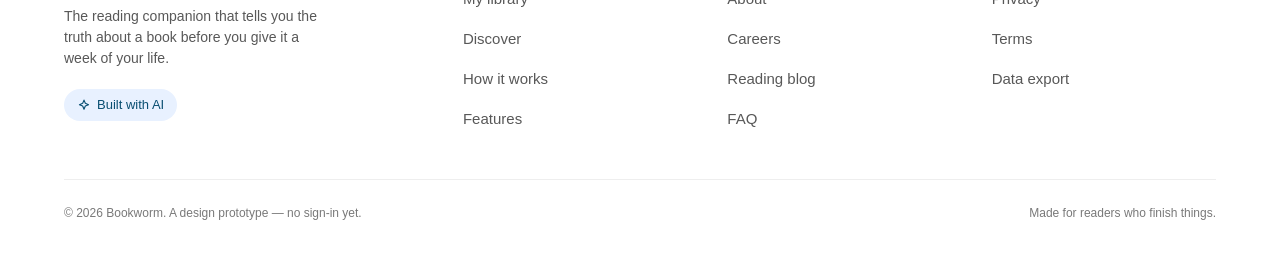
==== commit 66cc3f79: "Fix layout at narrow widths and clip the hero glow The hero and footer grids carried their column tr" ====
--- a/index.html
+++ b/index.html
@@ -16,7 +16,7 @@
 <section class="hero">
   <div class="hero-glow"></div>
   <div class="wrap">
-    <div class="grid" style="grid-template-columns:1.05fr .95fr;gap:var(--s16);align-items:center">
+    <div class="grid hero-grid">
       <div>
         <span class="eyebrow"><span class="dot"></span> AI reading companion</span>
         <h1 class="display" style="margin-top:var(--s5)">
--- a/assets/css/style.css
+++ b/assets/css/style.css
@@ -85,7 +85,7 @@
 *, *::before, *::after { box-sizing: border-box; }
 * { margin: 0; }
 
-html { -webkit-text-size-adjust: 100%; scroll-behavior: smooth; }
+html { -webkit-text-size-adjust: 100%; scroll-behavior: smooth; overflow-x: clip; }
 
 body {
   font-family: var(--font-ui);
@@ -165,6 +165,9 @@
 .spread { justify-content: space-between; }
 
 .divider { height: 1px; background: var(--mist); border: 0; }
+
+.hero-grid { grid-template-columns: 1.05fr .95fr; gap: var(--s16); align-items: center; }
+.footer-grid { grid-template-columns: 1.6fr 1fr 1fr 1fr; align-items: start; gap: var(--s10); }
 
 /* --------------------------------------------------------------------------
    5. Buttons, pills, chips
@@ -422,7 +425,7 @@
 .page-head { padding-block: var(--s12) var(--s8); }
 .hero { position: relative; padding-block: var(--s16) var(--s12); }
 .hero-glow {
-  position: absolute; inset: -20% -10% auto; height: 640px; z-index: -1; pointer-events: none;
+  position: absolute; inset: -20% 0 auto; height: 640px; z-index: -1; pointer-events: none;
   background:
     radial-gradient(46% 42% at 18% 34%, rgba(38, 192, 255, .16), transparent 70%),
     radial-gradient(38% 40% at 78% 22%, rgba(255, 161, 62, .16), transparent 70%),
@@ -450,6 +453,11 @@
    -------------------------------------------------------------------------- */
 @media (max-width: 1000px) {
   .g4 { grid-template-columns: repeat(3, minmax(0, 1fr)); }
+  .footer-grid { grid-template-columns: 1fr 1fr; gap: var(--s8); }
+}
+@media (max-width: 900px) {
+  .hero-grid { grid-template-columns: 1fr; gap: var(--s10); }
+  .hero-grid > :last-child { max-width: 520px; }
 }
 @media (max-width: 760px) {
   .section { padding-block: var(--s12); }
@@ -457,4 +465,13 @@
   .g4 { grid-template-columns: repeat(2, minmax(0, 1fr)); }
   .tilt-l, .tilt-r { transform: none; }
   .hero { padding-block: var(--s10) var(--s8); }
-}
+  .display { letter-spacing: -.035em; }
+  .shelf-rail > * { flex-basis: 144px; }
+  .feature-row > * { order: 0 !important; }
+  .feature-row { gap: var(--s8) !important; }
+}
+@media (max-width: 540px) {
+  .footer-grid { grid-template-columns: 1fr; }
+  .g4 { grid-template-columns: 1fr 1fr; }
+  .seg { width: 100%; overflow-x: auto; }
+}
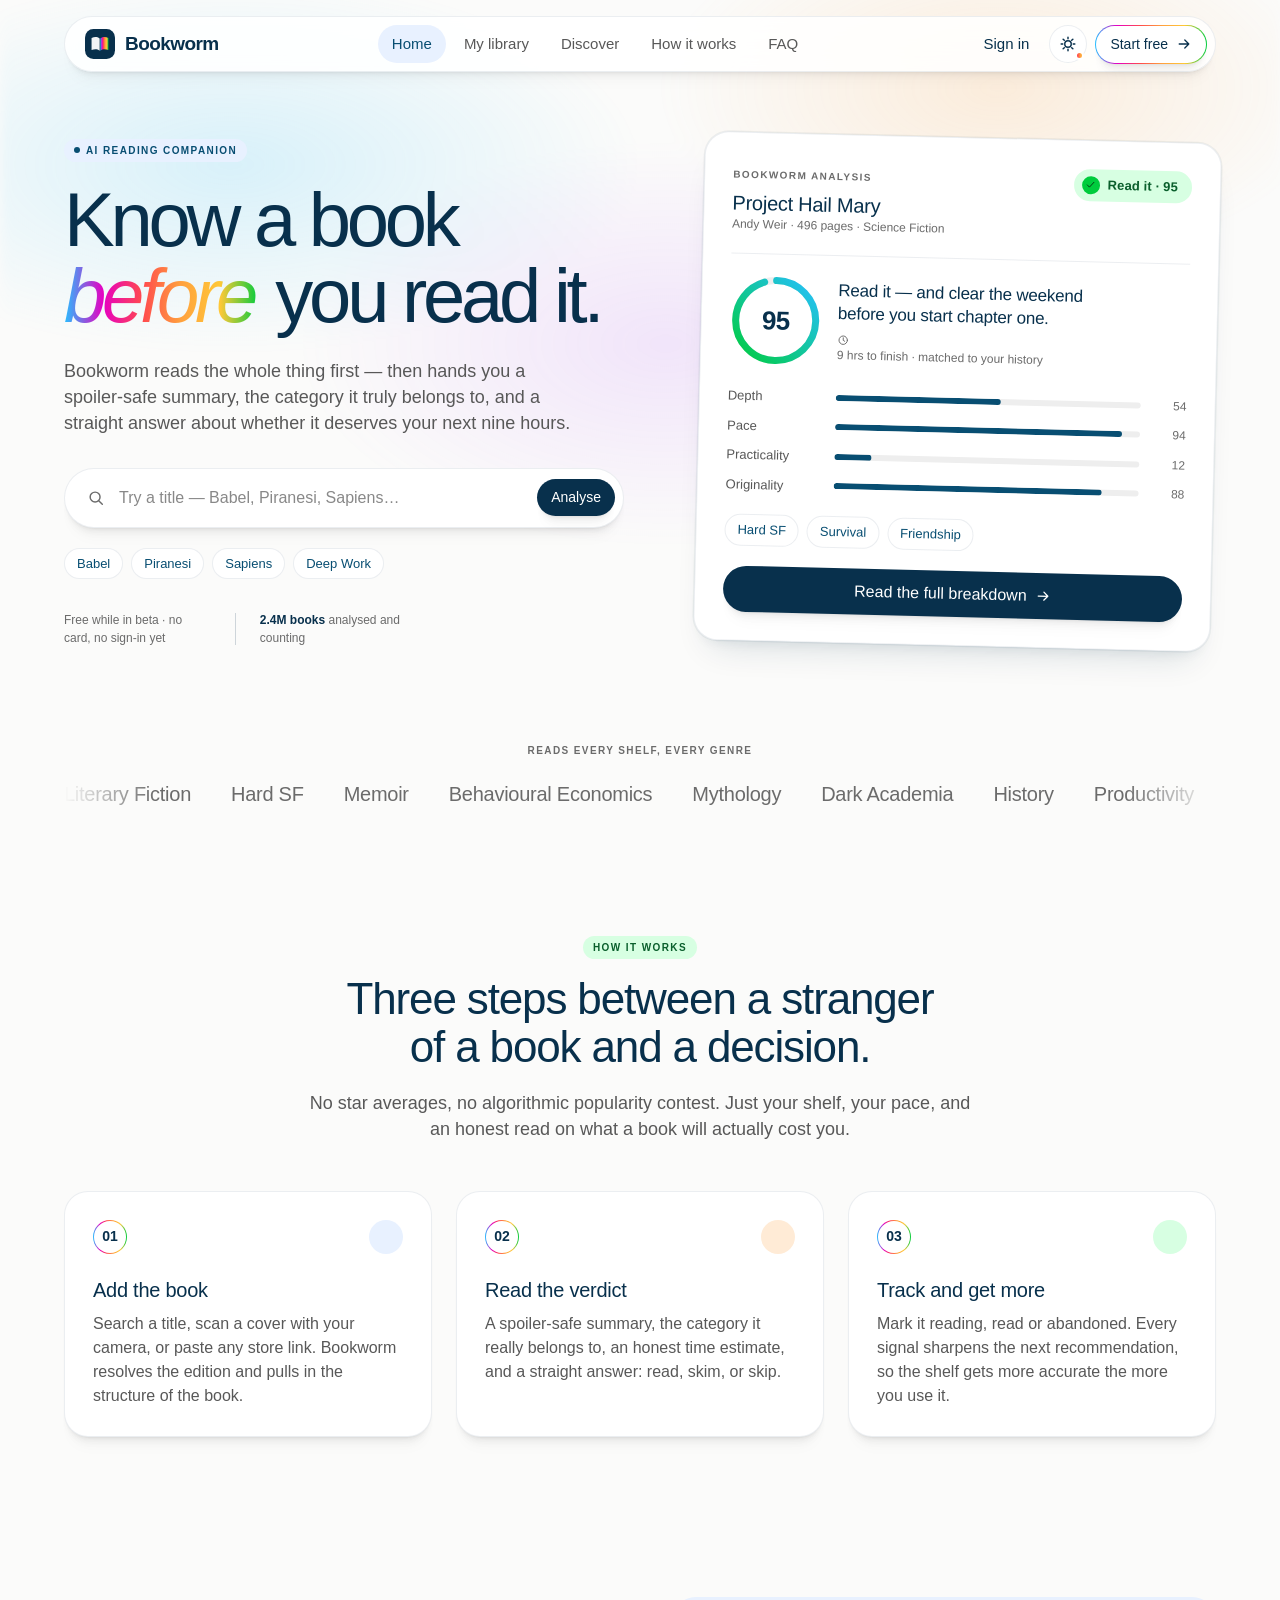
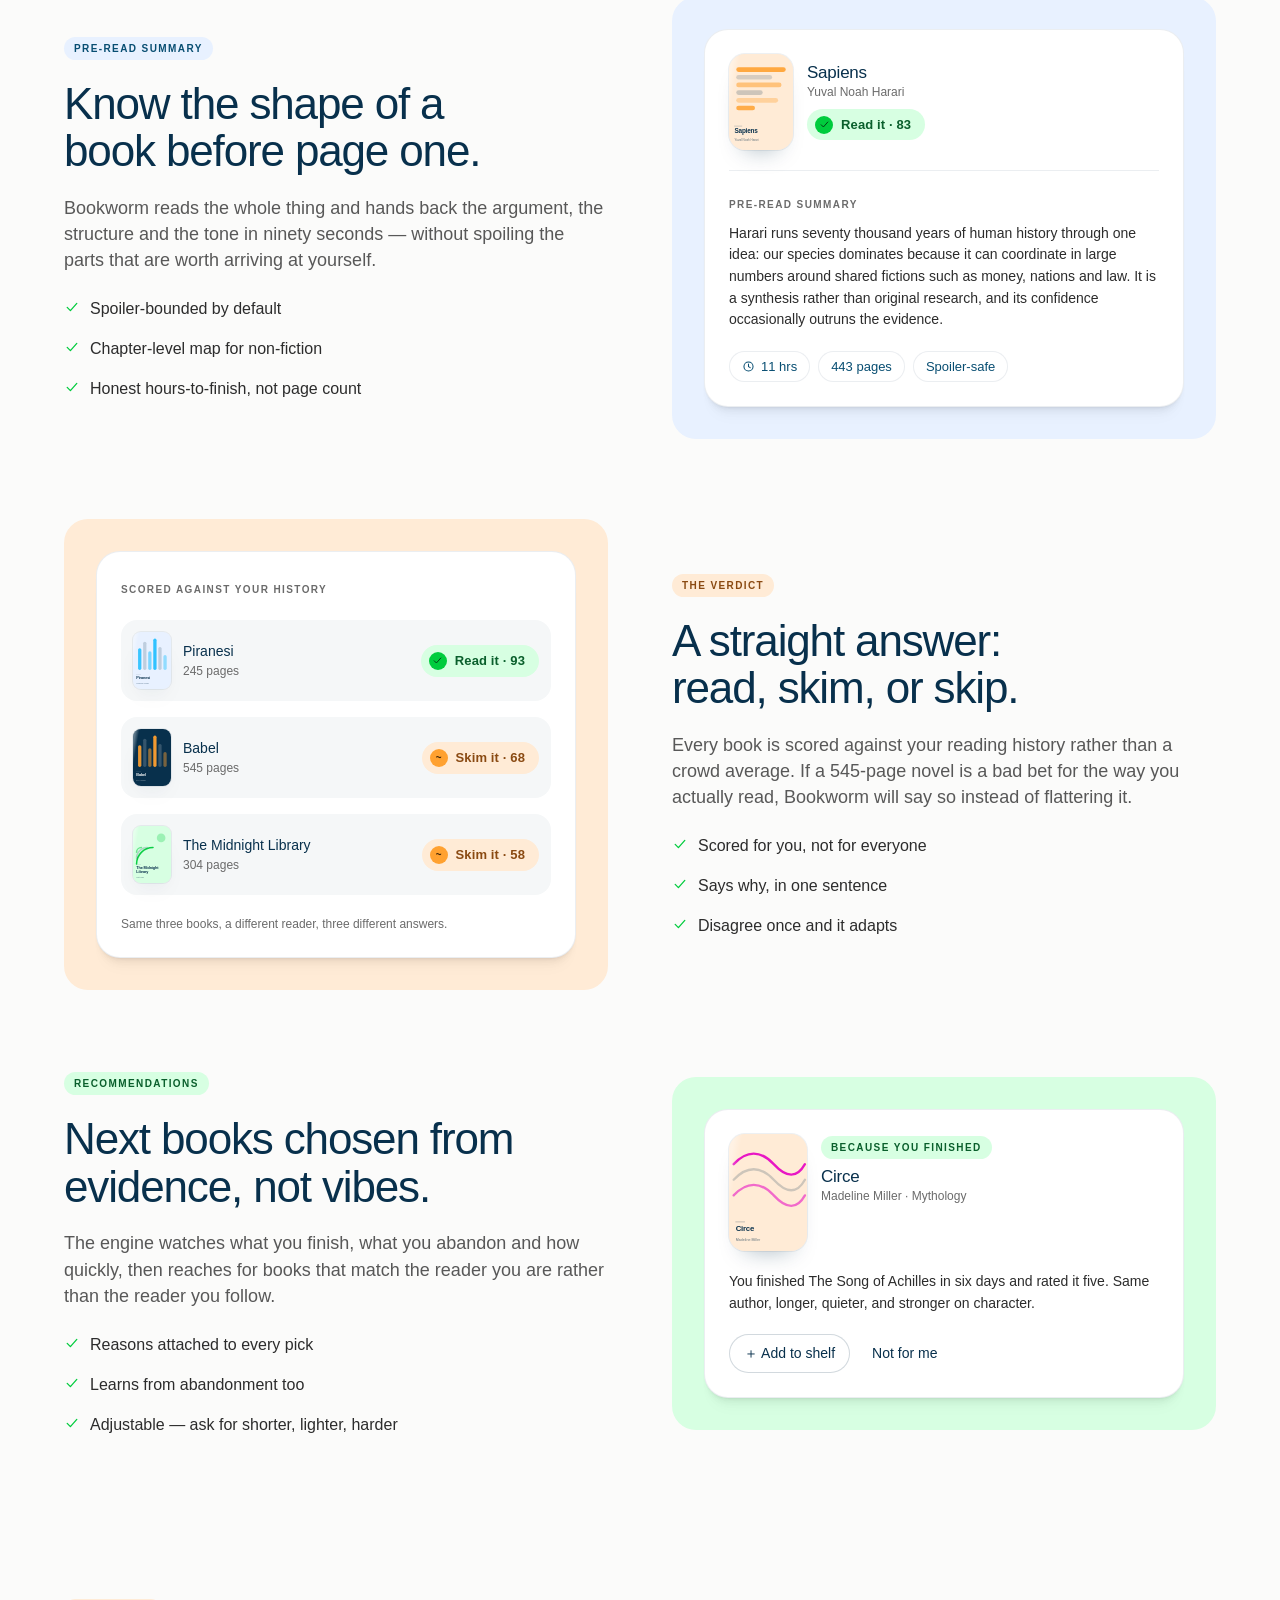
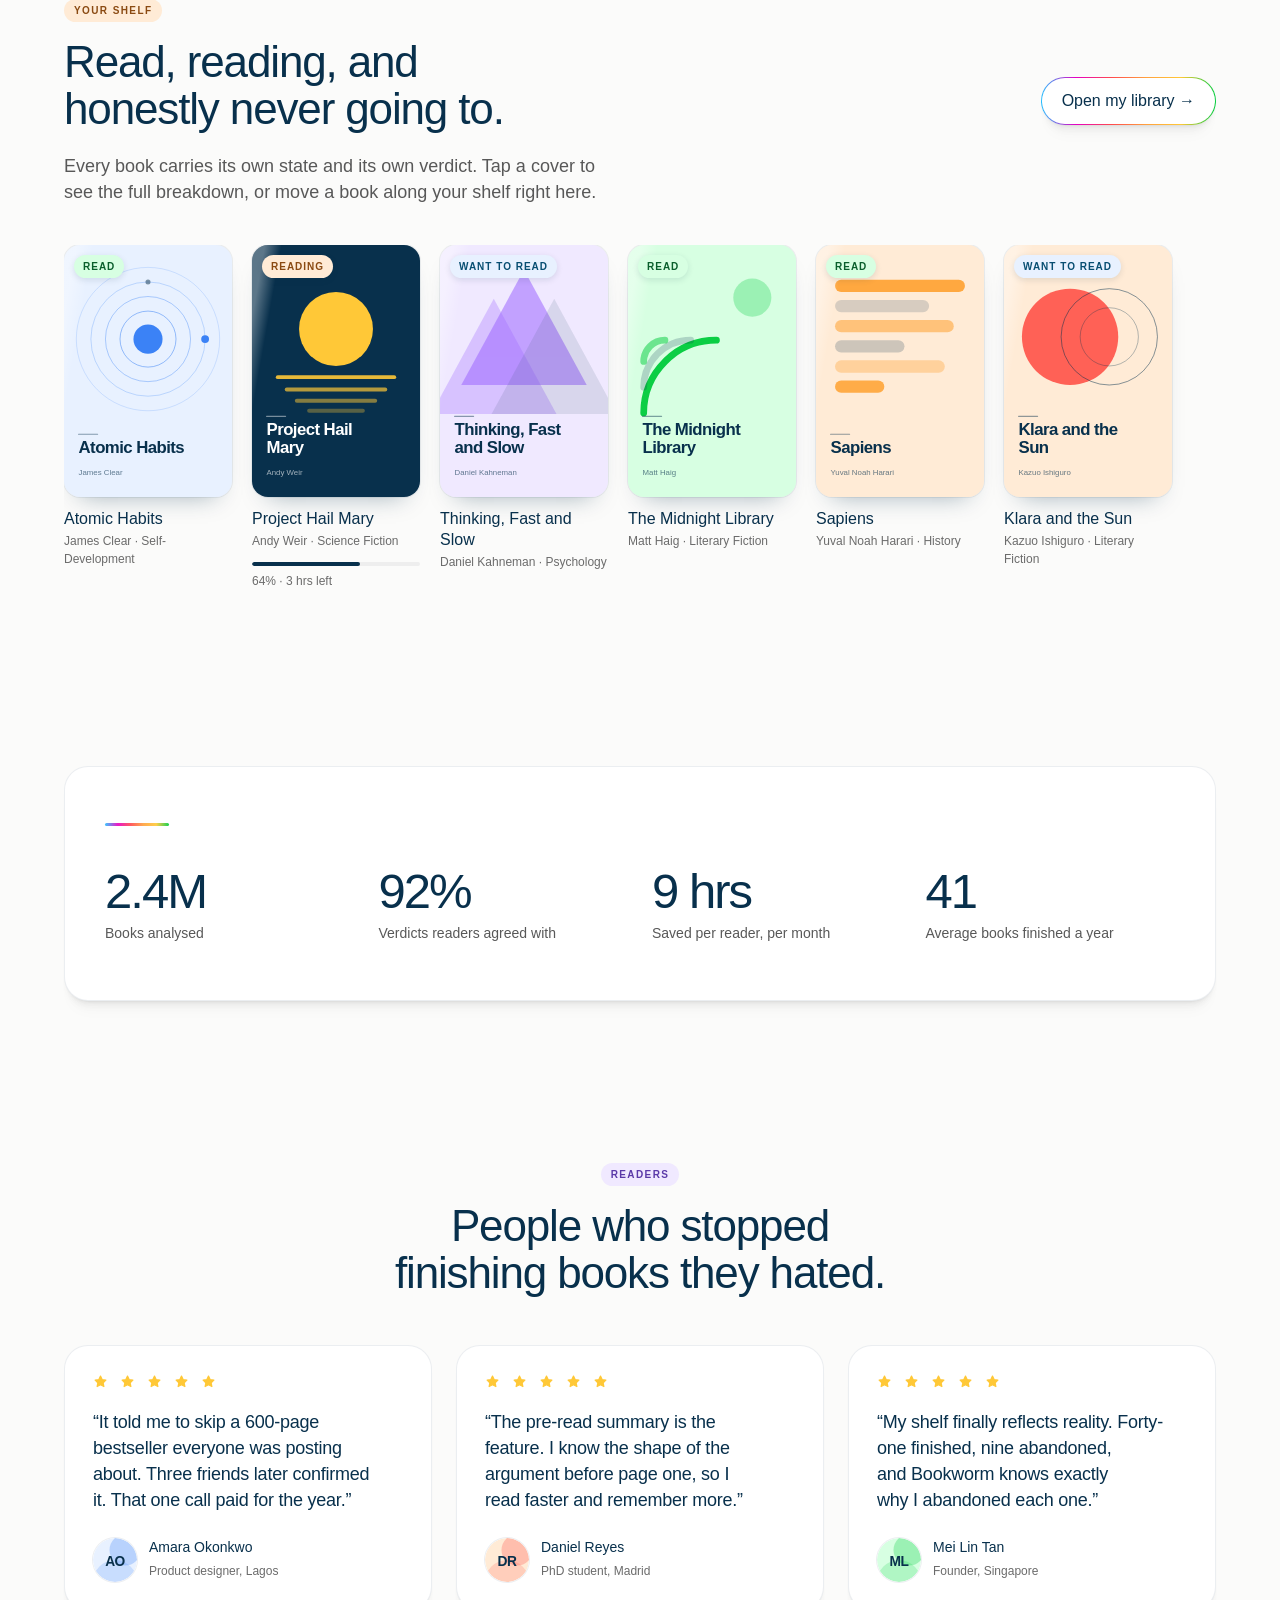
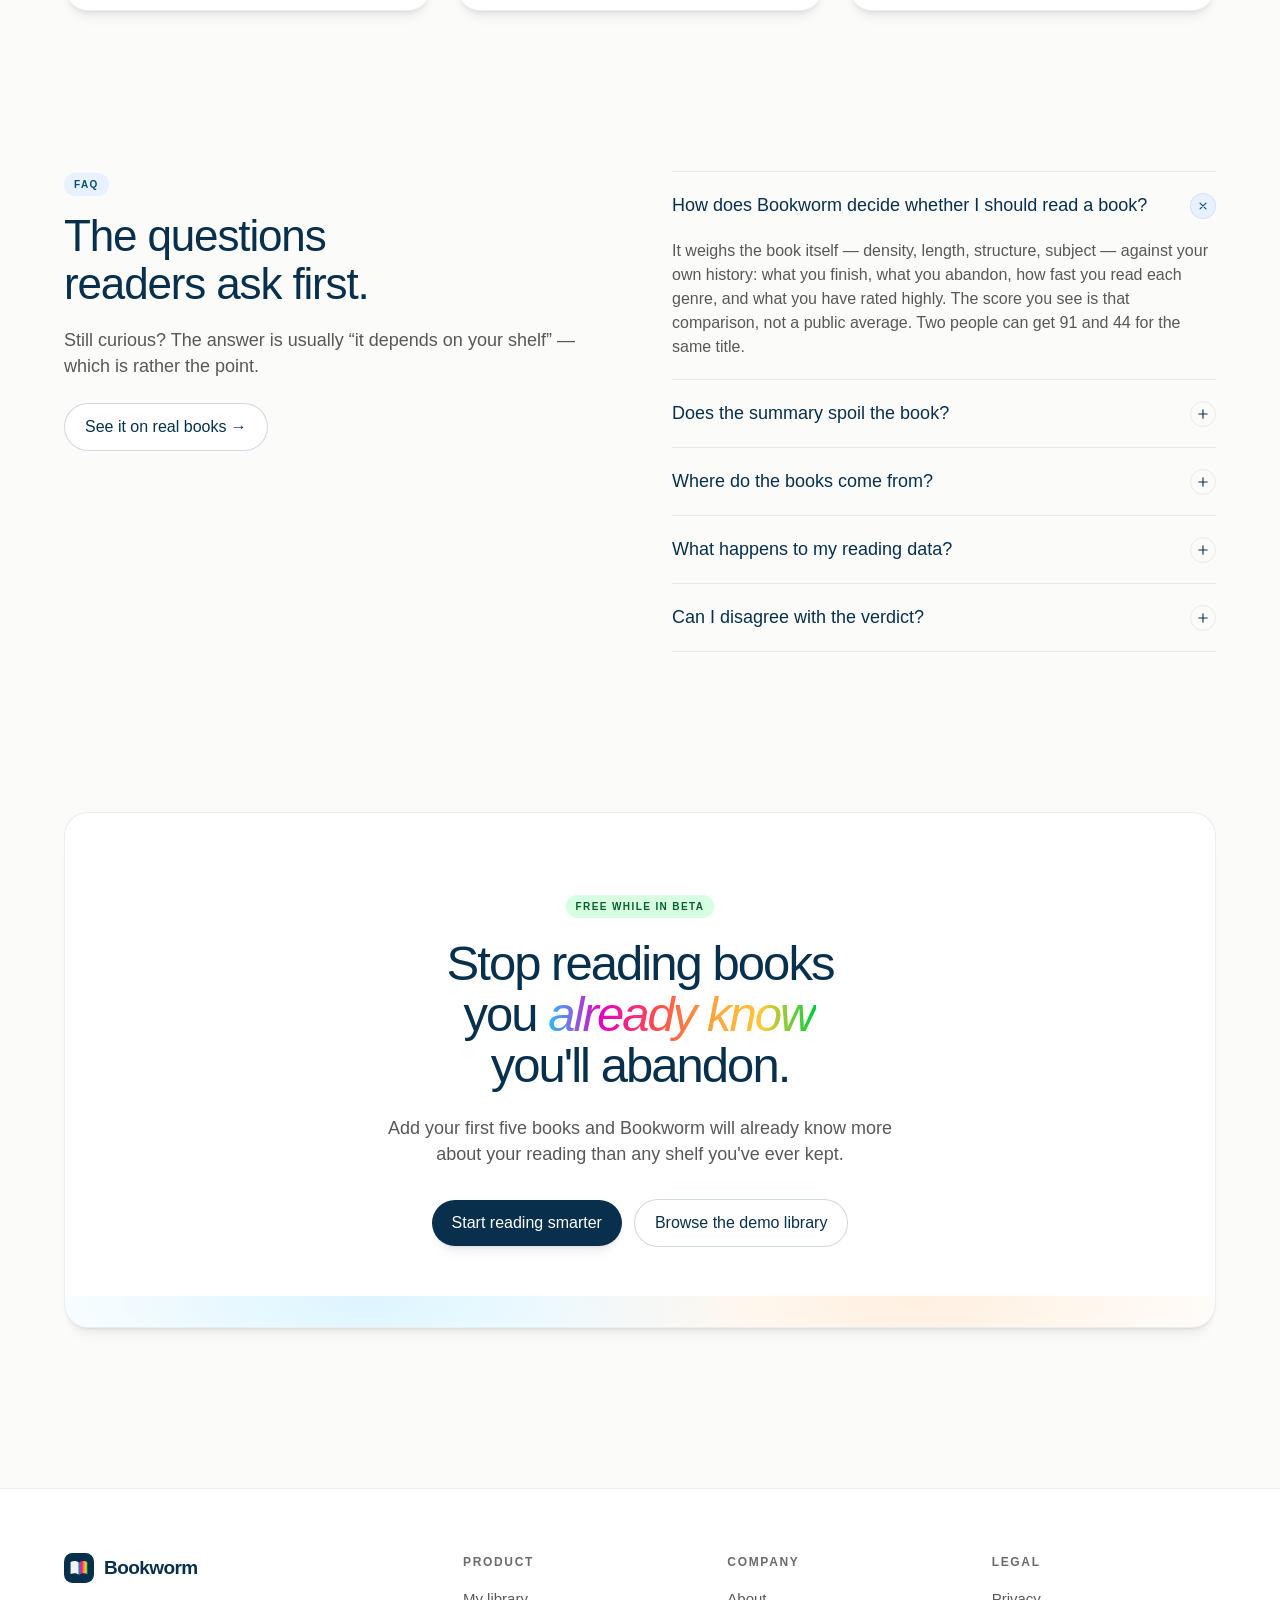
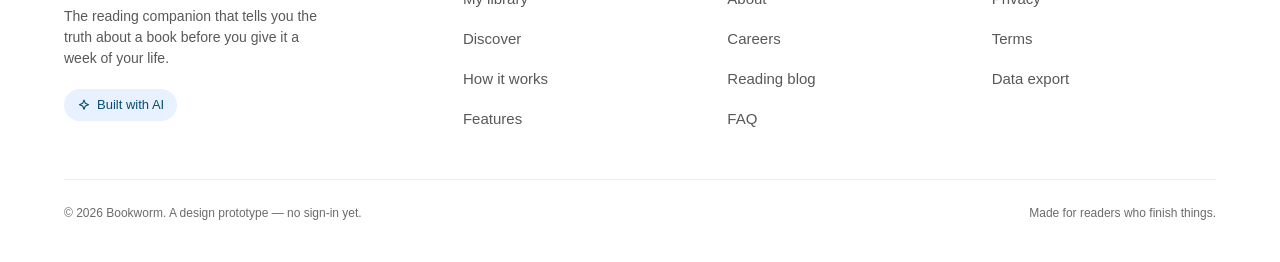
==== commit b67f5e01: "Add device-aware dark mode Dark follows prefers-color-scheme with no interaction required, and does " ====
--- a/index.html
+++ b/index.html
@@ -6,7 +6,16 @@
 <title>Bookworm — Know a book before you read it</title>
 <meta name="description" content="Bookworm reads the whole book first, then tells you whether it's worth your week. AI summaries, honest read-or-skip verdicts, and recommendations built from what you actually finish.">
 <link rel="icon" href="data:image/svg+xml,<svg xmlns='http://www.w3.org/2000/svg' viewBox='0 0 32 32'><rect width='32' height='32' rx='9' fill='%2308304c'/><path d='M7 9.5c3.4-1.3 5.9-1.3 8.6.6v13c-2.7-1.9-5.2-1.9-8.6-.6z' fill='%23fff'/><path d='M25 9.5c-3.4-1.3-5.9-1.3-8.6.6v13c2.7-1.9 5.2-1.9 8.6-.6z' fill='%23ffa130'/></svg>">
+<meta name="color-scheme" content="light dark">
 <link rel="stylesheet" href="assets/css/style.css">
+<script>
+  /* Apply a pinned theme before first paint. No stored choice means no
+     attribute, which leaves the CSS following the device. */
+  try {
+    var t = localStorage.getItem('bookworm:theme');
+    if (t === 'light' || t === 'dark') document.documentElement.setAttribute('data-theme', t);
+  } catch (e) {}
+</script>
 </head>
 <body data-page="home">
 
@@ -42,7 +51,7 @@
 
         <div class="row row-wrap" style="margin-top:var(--s8);gap:var(--s6)">
           <p class="meta" style="max-width:22ch">Free while in beta · no card, no sign-in yet</p>
-          <span style="width:1px;height:32px;background:var(--ash)"></span>
+          <span style="width:1px;height:32px;background:var(--border-strong)"></span>
           <p class="meta" style="max-width:26ch"><strong class="ink">2.4M books</strong> analysed and counting</p>
         </div>
       </div>
@@ -97,7 +106,7 @@
 <!-- ─────────────────────────────────────────────── stats -->
 <section class="section">
   <div class="wrap">
-    <div class="card" style="padding:var(--s14) var(--s10);background:var(--white)">
+    <div class="card" style="padding:var(--s14) var(--s10)">
       <hr class="rule-rainbow" style="width:64px;margin-bottom:var(--s10)">
       <div class="grid g4" data-stats></div>
     </div>
--- a/assets/css/style.css
+++ b/assets/css/style.css
@@ -1,17 +1,25 @@
 /* ==========================================================================
    Bookworm — built on the "Portrait" design system
-   Near-white canvas · navy ink · rainbow used sparingly · pastel washes
+   Light: near-white canvas · navy ink · rainbow used sparingly · pastel washes
+   Dark:  deep navy canvas · near-white ink · the same washes, sunk and dimmed
+
+   Theme resolution has three states:
+     1. no [data-theme]        → follow the device (prefers-color-scheme)
+     2. [data-theme="light"]   → forced light, even on a dark device
+     3. [data-theme="dark"]    → forced dark, even on a light device
    ========================================================================== */
 
 @import url('https://api.fontshare.com/v2/css?f[]=switzer@400,500,600,700&f[]=general-sans@500,600&display=swap');
 
 /* --------------------------------------------------------------------------
-   1. Tokens
+   1. Tokens — static
+   These never change between themes: brand gradient, spectrum accents, and the
+   pastel palette used for *artwork* (book covers, avatars, cover status tags).
+   A book cover is an object, not a surface — it keeps its own colour in the
+   dark exactly as a real one does on a shelf.
    -------------------------------------------------------------------------- */
 :root {
-  /* Brand inks */
-  --ink: #08304c;
-  --teal: #084e72;
+  color-scheme: light dark;
 
   /* Spectrum (gradient / accent only) */
   --violet: #8e51ff;
@@ -24,22 +32,12 @@
   --cyan: #26c0ff;
   --magenta: #e600c2;
 
-  /* Pastel washes */
+  /* Pastel palette — artwork only */
   --mint: #d7ffe2;
   --sky: #e8f1ff;
   --peach: #ffebd6;
   --lilac: #f0e9ff;
-
-  /* Neutrals */
-  --graphite: #2c2c2c;
-  --charcoal: #353535;
-  --iron: #585858;
-  --slate: #797979;
-  --fog: #c7c7c7;
-  --ash: #dedede;
-  --mist: #eeeeee;
   --white: #ffffff;
-  --canvas: #fbfbfa;
 
   --rainbow: linear-gradient(90deg, rgb(38, 192, 255), rgb(230, 0, 194) 20%, rgb(255, 73, 78) 40%, rgb(255, 161, 62) 60%, rgb(255, 200, 55) 80%, rgb(0, 204, 61));
 
@@ -55,6 +53,53 @@
   --s14: 56px; --s16: 64px; --s20: 80px; --s32: 128px;
 
   --maxw: 1200px;
+
+  --font-ui: 'Switzer', ui-sans-serif, -apple-system, 'Segoe UI', Roboto, sans-serif;
+  --font-display: 'General Sans', 'Switzer', ui-sans-serif, -apple-system, 'Segoe UI', sans-serif;
+
+  --ease: cubic-bezier(.22, .61, .36, 1);
+}
+
+/* --------------------------------------------------------------------------
+   2. Tokens — light theme (the default)
+   -------------------------------------------------------------------------- */
+:root {
+  --canvas: #fbfbfa;
+  --surface: #ffffff;
+  --surface-2: #f5f7f8;
+
+  --ink: #08304c;
+  --text: #2c2c2c;
+  --text-muted: #585858;
+  /* Portrait specifies #797979 here, which measures 4.2:1 on this canvas —
+     just under AA for the 10–12px meta text it carries. Darkened a step. */
+  --text-dim: #6b6b6b;
+  --teal: #084e72;
+
+  --border: rgba(8, 48, 76, .08);
+  --border-strong: rgba(8, 48, 76, .18);
+  --track: #eeeeee;
+  --hairline-c: rgba(8, 48, 76, .08);
+
+  --nav-bg: rgba(255, 255, 255, .88);
+  --tag-bg: rgba(255, 255, 255, .94);
+
+  --solid-bg: #08304c;
+  --solid-bg-hover: #084e72;
+  --solid-fg: #ffffff;
+
+  /* Themed surface washes — these DO flip */
+  --wash-mint: #d7ffe2;   --wash-mint-fg: #0a5f2c;
+  --wash-sky: #e8f1ff;    --wash-sky-fg: #084e72;
+  --wash-peach: #ffebd6;  --wash-peach-fg: #8a4a12;
+  --wash-lilac: #f0e9ff;  --wash-lilac-fg: #5b3aa8;
+  --wash-rose: #ffe4e3;   --wash-rose-fg: #9d2b27;
+
+  --glow-1: rgba(38, 192, 255, .16);
+  --glow-2: rgba(255, 161, 62, .16);
+  --glow-3: rgba(173, 70, 255, .12);
+
+  --selection: rgba(38, 192, 255, .22);
 
   /* Shadows — never above 8% black */
   --shadow-md:
@@ -71,16 +116,129 @@
     0 0 0 1px rgba(8, 48, 76, .06),
     0 22px 34px -18px rgba(8, 48, 76, .16),
     0 8px 12px -6px rgba(8, 48, 76, .06);
-  --hairline: 1px solid rgba(8, 48, 76, .08);
-
-  --font-ui: 'Switzer', ui-sans-serif, -apple-system, 'Segoe UI', Roboto, sans-serif;
-  --font-display: 'General Sans', 'Switzer', ui-sans-serif, -apple-system, 'Segoe UI', sans-serif;
-
-  --ease: cubic-bezier(.22, .61, .36, 1);
-}
-
-/* --------------------------------------------------------------------------
-   2. Reset & base
+  --shadow-cover: 0 0 0 1px rgba(8, 48, 76, .07), 0 14px 24px -16px rgba(8, 48, 76, .4);
+  --shadow-cover-hi: 0 0 0 1px rgba(8, 48, 76, .07), 0 26px 34px -20px rgba(8, 48, 76, .48);
+}
+
+/* --------------------------------------------------------------------------
+   3. Tokens — dark theme
+   The navy ink becomes the canvas and the canvas becomes the ink. Washes are
+   sunk to roughly 8% of their hue over the surface, with a light tint of the
+   same hue carrying the text.
+   -------------------------------------------------------------------------- */
+@media (prefers-color-scheme: dark) {
+  :root:not([data-theme="light"]) {
+    --canvas: #05121c;
+    --surface: #0a2131;
+    --surface-2: #071a27;
+
+    --ink: #eaf3f9;
+    --text: #c6d6e1;
+    --text-muted: #9db0bf;
+    --text-dim: #7c93a3;
+    --teal: #7cc6ee;
+
+    --border: rgba(170, 210, 235, .12);
+    --border-strong: rgba(170, 210, 235, .26);
+    --track: rgba(170, 210, 235, .14);
+    --hairline-c: rgba(170, 210, 235, .12);
+
+    --nav-bg: rgba(10, 33, 49, .82);
+    --tag-bg: rgba(255, 255, 255, .94);
+
+    --solid-bg: #eaf3f9;
+    --solid-bg-hover: #ffffff;
+    --solid-fg: #06202f;
+
+    --wash-mint: #0e2c1e;   --wash-mint-fg: #78dfa0;
+    --wash-sky: #0c2439;    --wash-sky-fg: #8ecbf5;
+    --wash-peach: #2c1c0e;  --wash-peach-fg: #f3b775;
+    --wash-lilac: #1c1638;  --wash-lilac-fg: #bfa6ff;
+    --wash-rose: #2e1414;   --wash-rose-fg: #ff9c98;
+
+    --glow-1: rgba(38, 192, 255, .2);
+    --glow-2: rgba(255, 161, 62, .14);
+    --glow-3: rgba(173, 70, 255, .18);
+
+    --selection: rgba(38, 192, 255, .3);
+
+    --shadow-md:
+      0 16px 16px -8px rgba(0, 0, 0, .28),
+      0 10px 10px -5px rgba(0, 0, 0, .24),
+      0 6px 6px -3px rgba(0, 0, 0, .2),
+      0 3px 3px -1.5px rgba(0, 0, 0, .16),
+      0 1px 1px -.5px rgba(0, 0, 0, .14);
+    --shadow-soft:
+      0 0 0 1px rgba(170, 210, 235, .07),
+      0 12px 20px -12px rgba(0, 0, 0, .6),
+      0 4px 6px -3px rgba(0, 0, 0, .4);
+    --shadow-lift:
+      0 0 0 1px rgba(170, 210, 235, .1),
+      0 22px 34px -18px rgba(0, 0, 0, .7),
+      0 8px 12px -6px rgba(0, 0, 0, .45);
+    --shadow-cover: 0 0 0 1px rgba(170, 210, 235, .1), 0 14px 24px -16px rgba(0, 0, 0, .85);
+    --shadow-cover-hi: 0 0 0 1px rgba(170, 210, 235, .14), 0 26px 34px -20px rgba(0, 0, 0, .95);
+  }
+}
+
+/* Same values again, for an explicit dark choice on a light device. */
+:root[data-theme="dark"] {
+  --canvas: #05121c;
+  --surface: #0a2131;
+  --surface-2: #071a27;
+
+  --ink: #eaf3f9;
+  --text: #c6d6e1;
+  --text-muted: #9db0bf;
+  --text-dim: #7c93a3;
+  --teal: #7cc6ee;
+
+  --border: rgba(170, 210, 235, .12);
+  --border-strong: rgba(170, 210, 235, .26);
+  --track: rgba(170, 210, 235, .14);
+  --hairline-c: rgba(170, 210, 235, .12);
+
+  --nav-bg: rgba(10, 33, 49, .82);
+  --tag-bg: rgba(255, 255, 255, .94);
+
+  --solid-bg: #eaf3f9;
+  --solid-bg-hover: #ffffff;
+  --solid-fg: #06202f;
+
+  --wash-mint: #0e2c1e;   --wash-mint-fg: #78dfa0;
+  --wash-sky: #0c2439;    --wash-sky-fg: #8ecbf5;
+  --wash-peach: #2c1c0e;  --wash-peach-fg: #f3b775;
+  --wash-lilac: #1c1638;  --wash-lilac-fg: #bfa6ff;
+  --wash-rose: #2e1414;   --wash-rose-fg: #ff9c98;
+
+  --glow-1: rgba(38, 192, 255, .2);
+  --glow-2: rgba(255, 161, 62, .14);
+  --glow-3: rgba(173, 70, 255, .18);
+
+  --selection: rgba(38, 192, 255, .3);
+
+  --shadow-md:
+    0 16px 16px -8px rgba(0, 0, 0, .28),
+    0 10px 10px -5px rgba(0, 0, 0, .24),
+    0 6px 6px -3px rgba(0, 0, 0, .2),
+    0 3px 3px -1.5px rgba(0, 0, 0, .16),
+    0 1px 1px -.5px rgba(0, 0, 0, .14);
+  --shadow-soft:
+    0 0 0 1px rgba(170, 210, 235, .07),
+    0 12px 20px -12px rgba(0, 0, 0, .6),
+    0 4px 6px -3px rgba(0, 0, 0, .4);
+  --shadow-lift:
+    0 0 0 1px rgba(170, 210, 235, .1),
+    0 22px 34px -18px rgba(0, 0, 0, .7),
+    0 8px 12px -6px rgba(0, 0, 0, .45);
+  --shadow-cover: 0 0 0 1px rgba(170, 210, 235, .1), 0 14px 24px -16px rgba(0, 0, 0, .85);
+  --shadow-cover-hi: 0 0 0 1px rgba(170, 210, 235, .14), 0 26px 34px -20px rgba(0, 0, 0, .95);
+}
+
+:root { --hairline: 1px solid var(--hairline-c); }
+
+/* --------------------------------------------------------------------------
+   4. Reset & base
    -------------------------------------------------------------------------- */
 *, *::before, *::after { box-sizing: border-box; }
 * { margin: 0; }
@@ -91,11 +249,12 @@
   font-family: var(--font-ui);
   font-size: 16px;
   line-height: 1.5;
-  color: var(--graphite);
+  color: var(--text);
   background: var(--canvas);
   -webkit-font-smoothing: antialiased;
   text-rendering: optimizeLegibility;
   overflow-x: hidden;
+  transition: background-color .3s var(--ease), color .3s var(--ease);
 }
 
 img, svg { display: block; max-width: 100%; }
@@ -104,10 +263,10 @@
 a { color: inherit; text-decoration: none; }
 ul, ol { list-style: none; padding: 0; }
 
-::selection { background: rgba(38, 192, 255, .22); color: var(--ink); }
-
-/* --------------------------------------------------------------------------
-   3. Typography
+::selection { background: var(--selection); color: var(--ink); }
+
+/* --------------------------------------------------------------------------
+   5. Typography
    -------------------------------------------------------------------------- */
 .display, .h1, .h2, .h3, .h4 {
   font-family: var(--font-display);
@@ -121,17 +280,17 @@
 .h3        { font-size: clamp(24px, 2.6vw, 31px); font-weight: 600; line-height: 1.1; letter-spacing: -.013em; }
 .h4        { font-size: 20px; font-weight: 500; line-height: 1.2; letter-spacing: -.013em; }
 
-.lede { font-size: 18px; font-weight: 500; line-height: 1.45; color: var(--iron); }
-.body { font-size: 16px; color: var(--iron); }
-.small { font-size: 14px; color: var(--iron); }
-.meta { font-size: 12px; color: var(--slate); }
+.lede { font-size: 18px; font-weight: 500; line-height: 1.45; color: var(--text-muted); }
+.body { font-size: 16px; color: var(--text-muted); }
+.small { font-size: 14px; color: var(--text-muted); }
+.meta { font-size: 12px; color: var(--text-dim); }
 .caption {
   font-size: 10px; line-height: 1.5; letter-spacing: .14em;
-  text-transform: uppercase; font-weight: 600; color: var(--slate);
+  text-transform: uppercase; font-weight: 600; color: var(--text-dim);
 }
 
 .ink { color: var(--ink); }
-.muted { color: var(--slate); }
+.muted { color: var(--text-dim); }
 
 /* The one rainbow flourish: italicised headline words */
 .spark {
@@ -144,7 +303,7 @@
 }
 
 /* --------------------------------------------------------------------------
-   4. Layout
+   6. Layout
    -------------------------------------------------------------------------- */
 .wrap { width: 100%; max-width: var(--maxw); margin-inline: auto; padding-inline: var(--s6); }
 .section { padding-block: var(--s20); }
@@ -164,19 +323,20 @@
 .row-wrap { flex-wrap: wrap; }
 .spread { justify-content: space-between; }
 
-.divider { height: 1px; background: var(--mist); border: 0; }
+.divider { height: 1px; background: var(--border); border: 0; }
 
 .hero-grid { grid-template-columns: 1.05fr .95fr; gap: var(--s16); align-items: center; }
 .footer-grid { grid-template-columns: 1.6fr 1fr 1fr 1fr; align-items: start; gap: var(--s10); }
 
 /* --------------------------------------------------------------------------
-   5. Buttons, pills, chips
+   7. Buttons, pills, chips
    -------------------------------------------------------------------------- */
 .btn {
   display: inline-flex; align-items: center; justify-content: center; gap: var(--s2);
   padding: 11px 20px; border-radius: var(--r-btn);
   font-size: 16px; font-weight: 500; color: var(--ink);
-  transition: transform .25s var(--ease), box-shadow .25s var(--ease), background-color .25s var(--ease), opacity .2s;
+  transition: transform .25s var(--ease), box-shadow .25s var(--ease),
+              background-color .25s var(--ease), border-color .25s var(--ease), opacity .2s;
   white-space: nowrap;
 }
 .btn:active { transform: translateY(1px); }
@@ -184,17 +344,17 @@
 .btn-rainbow {
   position: relative; border: 1.5px solid transparent;
   background:
-    linear-gradient(var(--white), var(--white)) padding-box,
+    linear-gradient(var(--surface), var(--surface)) padding-box,
     var(--rainbow) border-box;
   box-shadow: var(--shadow-md);
 }
 .btn-rainbow:hover { transform: translateY(-2px); box-shadow: var(--shadow-lift); }
 
-.btn-solid { background: var(--ink); color: var(--white); box-shadow: var(--shadow-md); }
-.btn-solid:hover { background: var(--teal); transform: translateY(-2px); }
-
-.btn-quiet { border: 1.5px solid rgba(8, 48, 76, .12); background: var(--white); }
-.btn-quiet:hover { border-color: rgba(8, 48, 76, .28); }
+.btn-solid { background: var(--solid-bg); color: var(--solid-fg); box-shadow: var(--shadow-md); }
+.btn-solid:hover { background: var(--solid-bg-hover); transform: translateY(-2px); }
+
+.btn-quiet { border: 1.5px solid var(--border-strong); background: var(--surface); }
+.btn-quiet:hover { border-color: var(--ink); }
 
 .btn-ghost { padding: 8px 12px; font-size: 15px; }
 .btn-ghost:hover { color: var(--teal); }
@@ -205,31 +365,31 @@
 .eyebrow {
   display: inline-flex; align-items: center; gap: 6px;
   padding: 4px 10px; border-radius: var(--r-pill);
-  background: var(--sky); color: var(--teal);
+  background: var(--wash-sky); color: var(--wash-sky-fg);
   font-size: 10px; font-weight: 600; letter-spacing: .14em; text-transform: uppercase;
 }
-.eyebrow.mint { background: var(--mint); color: #0a5f2c; }
-.eyebrow.peach { background: var(--peach); color: #8a4a12; }
-.eyebrow.lilac { background: var(--lilac); color: #5b3aa8; }
+.eyebrow.mint { background: var(--wash-mint); color: var(--wash-mint-fg); }
+.eyebrow.peach { background: var(--wash-peach); color: var(--wash-peach-fg); }
+.eyebrow.lilac { background: var(--wash-lilac); color: var(--wash-lilac-fg); }
 
 .chip {
   display: inline-flex; align-items: center; gap: 6px;
   padding: 5px 12px; border-radius: var(--r-pill);
-  border: var(--hairline); background: var(--white);
+  border: var(--hairline); background: var(--surface);
   font-size: 13px; font-weight: 500; color: var(--teal);
 }
-.chip.wash { border-color: transparent; background: var(--sky); }
+.chip.wash { border-color: transparent; background: var(--wash-sky); color: var(--wash-sky-fg); }
 
 .dot { width: 6px; height: 6px; border-radius: 50%; background: currentColor; flex: none; }
 
 /* --------------------------------------------------------------------------
-   6. Nav
+   8. Nav
    -------------------------------------------------------------------------- */
 .nav-shell { position: sticky; top: 0; z-index: 60; padding-top: var(--s4); }
 .nav {
   display: flex; align-items: center; justify-content: space-between; gap: var(--s4);
   height: 56px; padding: 0 8px 0 20px;
-  background: rgba(255, 255, 255, .88);
+  background: var(--nav-bg);
   backdrop-filter: saturate(160%) blur(14px);
   border: var(--hairline); border-radius: var(--r-btn);
   box-shadow: var(--shadow-md);
@@ -237,13 +397,13 @@
 .nav-links { display: flex; align-items: center; gap: var(--s1); }
 .nav-links a {
   padding: 8px 14px; border-radius: var(--r-pill);
-  font-size: 15px; font-weight: 500; color: var(--iron);
+  font-size: 15px; font-weight: 500; color: var(--text-muted);
   transition: color .2s, background-color .2s;
 }
-.nav-links a:hover { color: var(--ink); background: rgba(8, 48, 76, .04); }
-.nav-links a.active { color: var(--ink); background: var(--sky); }
+.nav-links a:hover { color: var(--ink); background: var(--wash-sky); }
+.nav-links a.active { color: var(--wash-sky-fg); background: var(--wash-sky); }
 .nav-actions { display: flex; align-items: center; gap: var(--s2); }
-.nav-toggle { display: none; padding: 10px; border-radius: var(--r-pill); }
+.nav-toggle { display: none; padding: 10px; border-radius: var(--r-pill); color: var(--ink); }
 
 .brand { display: inline-flex; align-items: center; gap: 10px; }
 .brand-name {
@@ -251,11 +411,31 @@
   letter-spacing: -.03em; color: var(--ink);
 }
 
+/* Theme switch ------------------------------------------------------------ */
+.theme-btn {
+  position: relative; display: inline-grid; place-items: center;
+  width: 38px; height: 38px; border-radius: var(--r-pill);
+  border: var(--hairline); background: var(--surface); color: var(--ink);
+  transition: background-color .2s, border-color .2s, transform .2s var(--ease);
+}
+.theme-btn:hover { border-color: var(--border-strong); transform: translateY(-1px); }
+.theme-btn svg { transition: transform .35s var(--ease); }
+.theme-btn:active svg { transform: rotate(-25deg) scale(.9); }
+/* A rainbow pip marks "auto" — the mark the brand gradient is allowed to make. */
+.theme-btn .theme-dot {
+  position: absolute; right: 2px; bottom: 2px;
+  width: 9px; height: 9px; border-radius: 50%;
+  background-image: var(--rainbow); background-size: 300% 100%; background-position: 55% 0;
+  border: 2px solid var(--surface);
+  opacity: 0; transform: scale(.5); transition: opacity .2s var(--ease), transform .2s var(--ease);
+}
+.theme-btn[data-mode="system"] .theme-dot { opacity: 1; transform: none; }
+
 @media (max-width: 900px) {
   .nav-links {
     position: absolute; top: 68px; left: var(--s6); right: var(--s6);
     flex-direction: column; align-items: stretch; gap: 2px;
-    padding: var(--s3); background: var(--white);
+    padding: var(--s3); background: var(--surface);
     border: var(--hairline); border-radius: var(--r-card);
     box-shadow: var(--shadow-lift);
     opacity: 0; visibility: hidden; transform: translateY(-8px);
@@ -267,31 +447,34 @@
 }
 
 /* --------------------------------------------------------------------------
-   7. Cards
+   9. Cards
    -------------------------------------------------------------------------- */
 .card {
-  background: var(--white); border: var(--hairline); border-radius: var(--r-card);
+  background: var(--surface); border: var(--hairline); border-radius: var(--r-card);
   box-shadow: var(--shadow-md);
+  transition: background-color .3s var(--ease), border-color .3s var(--ease);
 }
 .card-pad { padding: var(--s6); }
-.card-hover { transition: transform .3s var(--ease), box-shadow .3s var(--ease); }
+.card-hover { transition: transform .3s var(--ease), box-shadow .3s var(--ease), background-color .3s var(--ease); }
 .card-hover:hover { transform: translateY(-4px); box-shadow: var(--shadow-lift); }
 
-.wash-mint { background: var(--mint); }
-.wash-sky { background: var(--sky); }
-.wash-peach { background: var(--peach); }
-.wash-lilac { background: var(--lilac); }
+.wash-mint { background: var(--wash-mint); }
+.wash-sky { background: var(--wash-sky); }
+.wash-peach { background: var(--wash-peach); }
+.wash-lilac { background: var(--wash-lilac); }
 
 .tilt-l { transform: rotate(-1.6deg); }
 .tilt-r { transform: rotate(1.4deg); }
 
 /* --------------------------------------------------------------------------
-   8. Book covers & book cards
+   10. Book covers & book cards
+   Covers are artwork: they keep their pastel palette in both themes, the way a
+   physical cover keeps its colour in a dim room.
    -------------------------------------------------------------------------- */
 .cover {
   position: relative; border-radius: var(--r-input); overflow: hidden;
-  aspect-ratio: 2 / 3; background: var(--mist);
-  box-shadow: 0 0 0 1px rgba(8, 48, 76, .07), 0 14px 24px -16px rgba(8, 48, 76, .4);
+  aspect-ratio: 2 / 3; background: var(--track);
+  box-shadow: var(--shadow-cover);
 }
 .cover svg { width: 100%; height: 100%; }
 .cover::after {
@@ -301,39 +484,42 @@
 
 .book-card { display: block; position: relative; }
 .book-card .cover { transition: transform .35s var(--ease), box-shadow .35s var(--ease); }
-.book-card:hover .cover { transform: translateY(-6px) rotate(-1deg); box-shadow: 0 0 0 1px rgba(8,48,76,.07), 0 26px 34px -20px rgba(8, 48, 76, .48); }
+.book-card:hover .cover { transform: translateY(-6px) rotate(-1deg); box-shadow: var(--shadow-cover-hi); }
 .book-card h4 { margin-top: var(--s3); font-size: 16px; font-weight: 500; color: var(--ink); line-height: 1.3; }
 .book-card .meta { margin-top: 2px; }
 
+/* Status tags sit on the artwork, so they stay on the light pastel palette. */
 .status-tag {
   position: absolute; top: 10px; left: 10px; z-index: 2;
   padding: 4px 9px; border-radius: var(--r-pill);
   font-size: 10px; font-weight: 600; letter-spacing: .1em; text-transform: uppercase;
-  background: rgba(255, 255, 255, .94); color: var(--teal);
+  background: var(--tag-bg); color: #084e72;
   box-shadow: 0 2px 6px rgba(8, 48, 76, .12);
 }
 .status-tag[data-s="read"] { background: var(--mint); color: #0a5f2c; }
 .status-tag[data-s="reading"] { background: var(--peach); color: #8a4a12; }
-.status-tag[data-s="want"] { background: var(--sky); color: var(--teal); }
-
-.progress { height: 4px; border-radius: var(--r-pill); background: var(--mist); overflow: hidden; margin-top: var(--s3); }
+.status-tag[data-s="want"] { background: var(--sky); color: #084e72; }
+
+.progress { height: 4px; border-radius: var(--r-pill); background: var(--track); overflow: hidden; margin-top: var(--s3); }
 .progress i { display: block; height: 100%; border-radius: inherit; background: var(--ink); }
 
 /* --------------------------------------------------------------------------
-   9. Verdict components
+   11. Verdict components
    -------------------------------------------------------------------------- */
 .verdict {
   display: inline-flex; align-items: center; gap: var(--s2);
   padding: 6px 14px 6px 8px; border-radius: var(--r-pill);
   font-size: 13px; font-weight: 600; letter-spacing: .01em;
 }
-.verdict .bead { width: 18px; height: 18px; border-radius: 50%; display: grid; place-items: center; color: var(--white); font-size: 10px; }
-.verdict[data-v="read"] { background: var(--mint); color: #0a5f2c; }
-.verdict[data-v="read"] .bead { background: var(--leaf); }
-.verdict[data-v="skim"] { background: var(--peach); color: #8a4a12; }
-.verdict[data-v="skim"] .bead { background: var(--tangerine); }
-.verdict[data-v="skip"] { background: #ffe4e3; color: #9d2b27; }
-.verdict[data-v="skip"] .bead { background: var(--cherry); }
+/* The bead carries a bright spectrum fill in both themes, so its glyph is inked
+   dark rather than white — white on tangerine only reaches 2:1. */
+.verdict .bead { width: 18px; height: 18px; border-radius: 50%; display: grid; place-items: center; font-size: 10px; font-weight: 700; }
+.verdict[data-v="read"] { background: var(--wash-mint); color: var(--wash-mint-fg); }
+.verdict[data-v="read"] .bead { background: var(--leaf); color: #04300f; }
+.verdict[data-v="skim"] { background: var(--wash-peach); color: var(--wash-peach-fg); }
+.verdict[data-v="skim"] .bead { background: var(--tangerine); color: #3d2408; }
+.verdict[data-v="skip"] { background: var(--wash-rose); color: var(--wash-rose-fg); }
+.verdict[data-v="skip"] .bead { background: var(--cherry); color: #ffffff; }
 
 .gauge { display: flex; align-items: center; gap: var(--s4); }
 .gauge-ring { position: relative; width: 92px; height: 92px; flex: none; }
@@ -344,67 +530,73 @@
 }
 
 .bar-row { display: grid; grid-template-columns: 96px 1fr 34px; align-items: center; gap: var(--s3); }
-.bar-row span:first-child { font-size: 13px; color: var(--iron); }
-.bar-row span:last-child { font-size: 12px; color: var(--slate); text-align: right; }
-.bar { height: 6px; border-radius: var(--r-pill); background: var(--mist); overflow: hidden; }
+.bar-row span:first-child { font-size: 13px; color: var(--text-muted); }
+.bar-row span:last-child { font-size: 12px; color: var(--text-dim); text-align: right; }
+.bar { height: 6px; border-radius: var(--r-pill); background: var(--track); overflow: hidden; }
 .bar i { display: block; height: 100%; border-radius: inherit; background: var(--teal); transition: width .9s var(--ease); }
 
 /* --------------------------------------------------------------------------
-   10. Inputs
+   12. Inputs
    -------------------------------------------------------------------------- */
 .field {
   display: flex; align-items: center; gap: var(--s3);
   height: 60px; padding: 0 8px 0 22px;
-  background: var(--white); border: var(--hairline); border-radius: var(--r-pill);
+  background: var(--surface); border: var(--hairline); border-radius: var(--r-pill);
   box-shadow: var(--shadow-md);
-  transition: box-shadow .25s var(--ease), border-color .25s var(--ease);
-}
-.field:focus-within { border-color: rgba(8, 48, 76, .2); box-shadow: var(--shadow-lift); }
+  transition: box-shadow .25s var(--ease), border-color .25s var(--ease), background-color .3s var(--ease);
+}
+.field:focus-within { border-color: var(--border-strong); box-shadow: var(--shadow-lift); }
 .field input { flex: 1; min-width: 0; border: 0; outline: 0; background: none; font-size: 16px; color: var(--ink); }
-.field input::placeholder { color: var(--fog); }
+.field input::placeholder { color: var(--text-dim); opacity: .8; }
 
 .field-sm { height: 46px; padding: 0 6px 0 16px; }
 .field-sm input { font-size: 15px; }
 
+.select {
+  height: 46px; padding: 0 16px; border-radius: var(--r-pill);
+  border: var(--hairline); background: var(--surface);
+  font-size: 14px; color: var(--ink); box-shadow: var(--shadow-md);
+}
+
 .seg {
   display: inline-flex; gap: 2px; padding: 4px;
-  background: var(--white); border: var(--hairline); border-radius: var(--r-pill);
+  background: var(--surface); border: var(--hairline); border-radius: var(--r-pill);
   box-shadow: var(--shadow-md);
 }
 .seg button {
   padding: 8px 16px; border-radius: var(--r-pill);
-  font-size: 14px; font-weight: 500; color: var(--iron);
+  font-size: 14px; font-weight: 500; color: var(--text-muted);
   transition: background-color .2s, color .2s;
 }
 .seg button:hover { color: var(--ink); }
-.seg button.on { background: var(--ink); color: var(--white); }
-
-/* --------------------------------------------------------------------------
-   11. Misc components
+.seg button.on { background: var(--solid-bg); color: var(--solid-fg); }
+
+/* --------------------------------------------------------------------------
+   13. Misc components
    -------------------------------------------------------------------------- */
 .numeral {
   width: 34px; height: 34px; flex: none; border-radius: var(--r-pill);
   display: grid; place-items: center;
   font-family: var(--font-display); font-size: 14px; font-weight: 600; color: var(--ink);
   border: 1.5px solid transparent;
-  background: linear-gradient(var(--white), var(--white)) padding-box, var(--rainbow) border-box;
-}
-
-.avatar { width: 44px; height: 44px; border-radius: 50%; overflow: hidden; flex: none; box-shadow: 0 0 0 1px rgba(8,48,76,.06); }
-
-.faq { border-top: 1px solid var(--mist); }
-.faq-item { border-bottom: 1px solid var(--mist); }
+  background: linear-gradient(var(--surface), var(--surface)) padding-box, var(--rainbow) border-box;
+}
+
+.avatar { width: 44px; height: 44px; border-radius: 50%; overflow: hidden; flex: none; box-shadow: 0 0 0 1px var(--border); }
+
+.faq { border-top: 1px solid var(--border); }
+.faq-item { border-bottom: 1px solid var(--border); }
 .faq-q {
   display: flex; align-items: center; justify-content: space-between; gap: var(--s4);
   width: 100%; padding: var(--s5) 0; text-align: left;
   font-family: var(--font-display); font-size: 18px; font-weight: 500; color: var(--ink);
 }
 .faq-q i { flex: none; width: 26px; height: 26px; border-radius: 50%; border: var(--hairline); display: grid; place-items: center; transition: transform .3s var(--ease), background-color .2s; }
-.faq-item.open .faq-q i { transform: rotate(45deg); background: var(--sky); }
+.faq-item.open .faq-q i { transform: rotate(45deg); background: var(--wash-sky); color: var(--wash-sky-fg); }
 .faq-a { display: grid; grid-template-rows: 0fr; transition: grid-template-rows .35s var(--ease); }
 .faq-item.open .faq-a { grid-template-rows: 1fr; }
 .faq-a > div { overflow: hidden; }
-.faq-a p { padding-bottom: var(--s5); max-width: 62ch; color: var(--iron); }
+.faq-a p { padding-bottom: var(--s5); max-width: 62ch; color: var(--text-muted); }
 
 .marquee { overflow: hidden; -webkit-mask-image: linear-gradient(90deg, transparent, #000 8%, #000 92%, transparent); mask-image: linear-gradient(90deg, transparent, #000 8%, #000 92%, transparent); }
 .marquee-track { display: flex; gap: var(--s10); width: max-content; animation: slide 38s linear infinite; }
@@ -414,29 +606,29 @@
 .rule-rainbow { height: 3px; border: 0; border-radius: var(--r-pill); background: var(--rainbow); opacity: .9; }
 
 /* Footer */
-.footer { border-top: 1px solid var(--mist); padding-block: var(--s16) var(--s10); margin-top: var(--s20); background: var(--white); }
-.footer a { color: var(--iron); font-size: 15px; }
+.footer { border-top: 1px solid var(--border); padding-block: var(--s16) var(--s10); margin-top: var(--s20); background: var(--surface); }
+.footer a { color: var(--text-muted); font-size: 15px; }
 .footer a:hover { color: var(--ink); }
-.footer h5 { font-size: 12px; letter-spacing: .14em; text-transform: uppercase; color: var(--slate); font-weight: 600; margin-bottom: var(--s4); }
-
-/* --------------------------------------------------------------------------
-   12. Page furniture
+.footer h5 { font-size: 12px; letter-spacing: .14em; text-transform: uppercase; color: var(--text-dim); font-weight: 600; margin-bottom: var(--s4); }
+
+/* --------------------------------------------------------------------------
+   14. Page furniture
    -------------------------------------------------------------------------- */
 .page-head { padding-block: var(--s12) var(--s8); }
 .hero { position: relative; padding-block: var(--s16) var(--s12); }
 .hero-glow {
   position: absolute; inset: -20% 0 auto; height: 640px; z-index: -1; pointer-events: none;
   background:
-    radial-gradient(46% 42% at 18% 34%, rgba(38, 192, 255, .16), transparent 70%),
-    radial-gradient(38% 40% at 78% 22%, rgba(255, 161, 62, .16), transparent 70%),
-    radial-gradient(40% 44% at 52% 62%, rgba(173, 70, 255, .12), transparent 72%);
+    radial-gradient(46% 42% at 18% 34%, var(--glow-1), transparent 70%),
+    radial-gradient(38% 40% at 78% 22%, var(--glow-2), transparent 70%),
+    radial-gradient(40% 44% at 52% 62%, var(--glow-3), transparent 72%);
   filter: blur(6px);
 }
 
 .shelf-rail { display: flex; gap: var(--s5); overflow-x: auto; padding-bottom: var(--s4); scroll-snap-type: x mandatory; }
 .shelf-rail > * { flex: 0 0 168px; scroll-snap-align: start; }
 .shelf-rail::-webkit-scrollbar { height: 6px; }
-.shelf-rail::-webkit-scrollbar-thumb { background: var(--ash); border-radius: 999px; }
+.shelf-rail::-webkit-scrollbar-thumb { background: var(--border-strong); border-radius: 999px; }
 
 /* Reveal on scroll */
 .reveal { opacity: 0; transform: translateY(18px); transition: opacity .7s var(--ease), transform .7s var(--ease); }
@@ -449,7 +641,7 @@
 }
 
 /* --------------------------------------------------------------------------
-   13. Responsive
+   15. Responsive
    -------------------------------------------------------------------------- */
 @media (max-width: 1000px) {
   .g4 { grid-template-columns: repeat(3, minmax(0, 1fr)); }
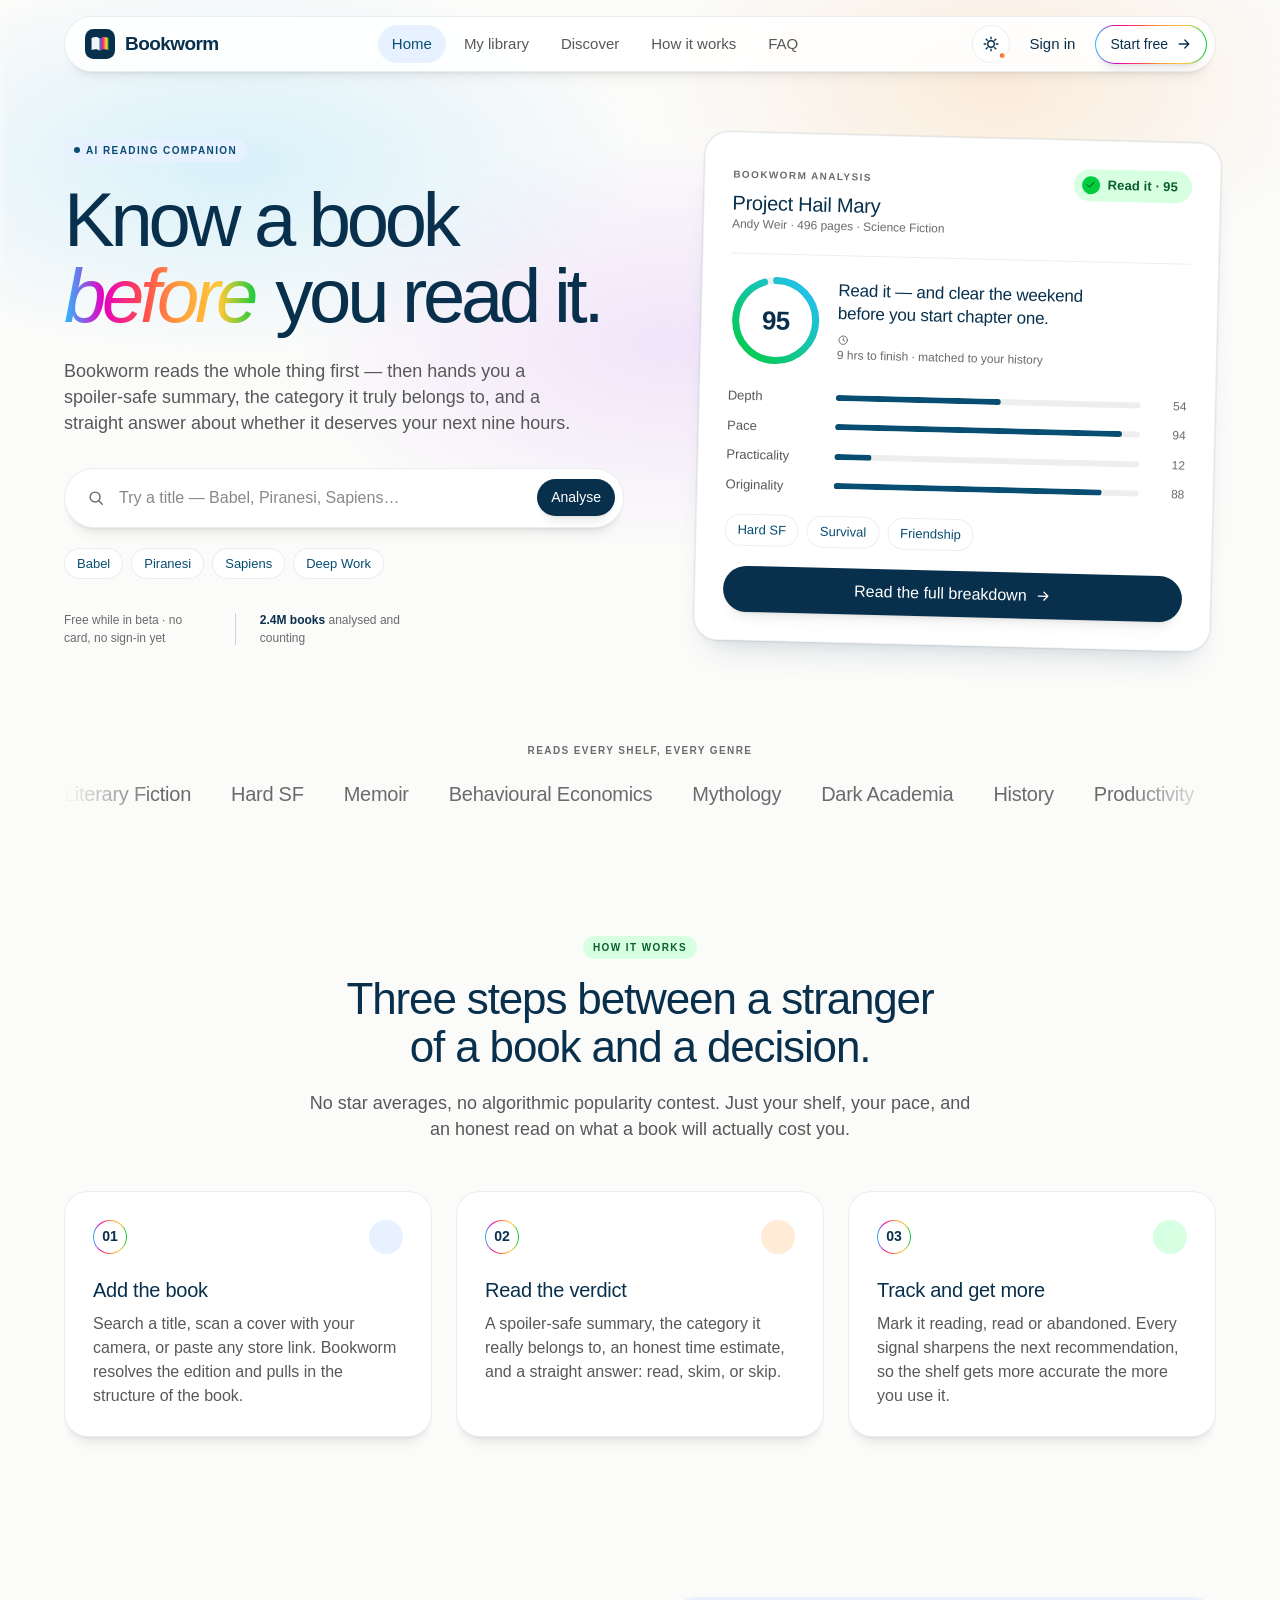
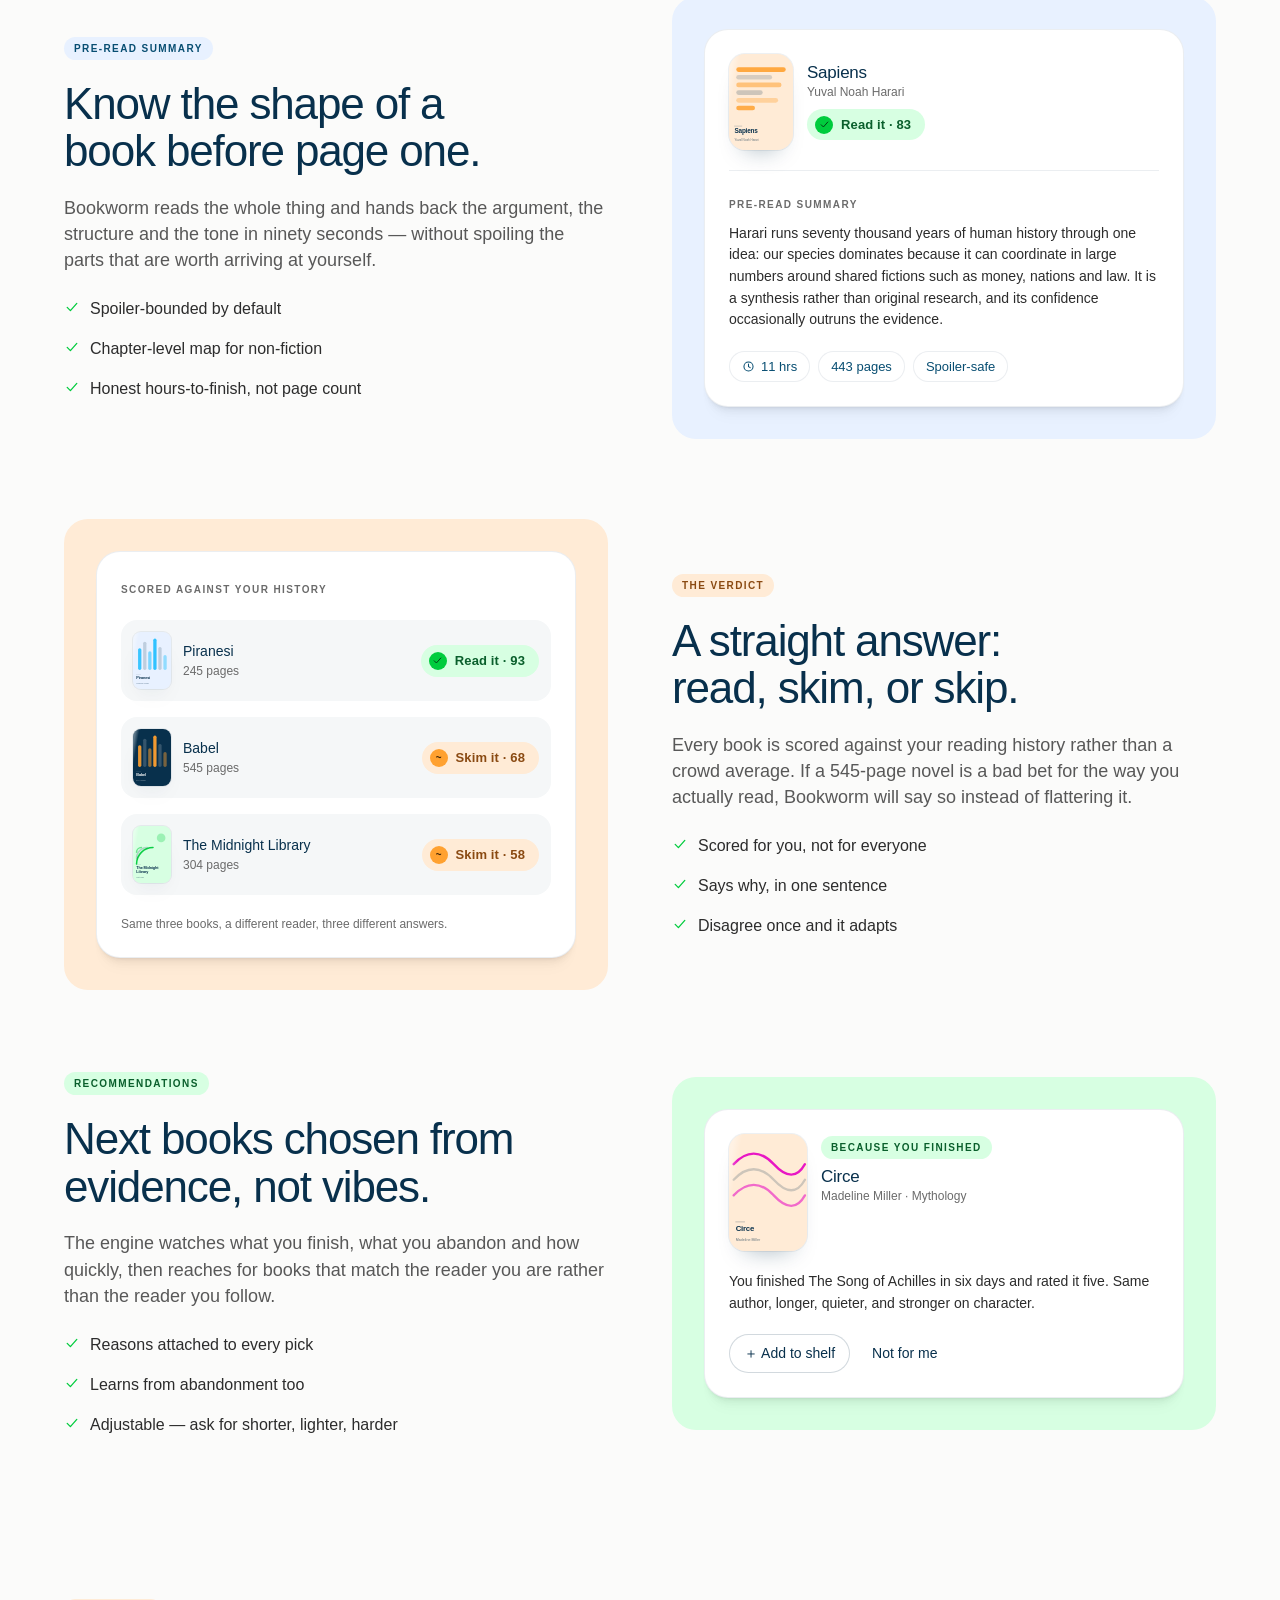
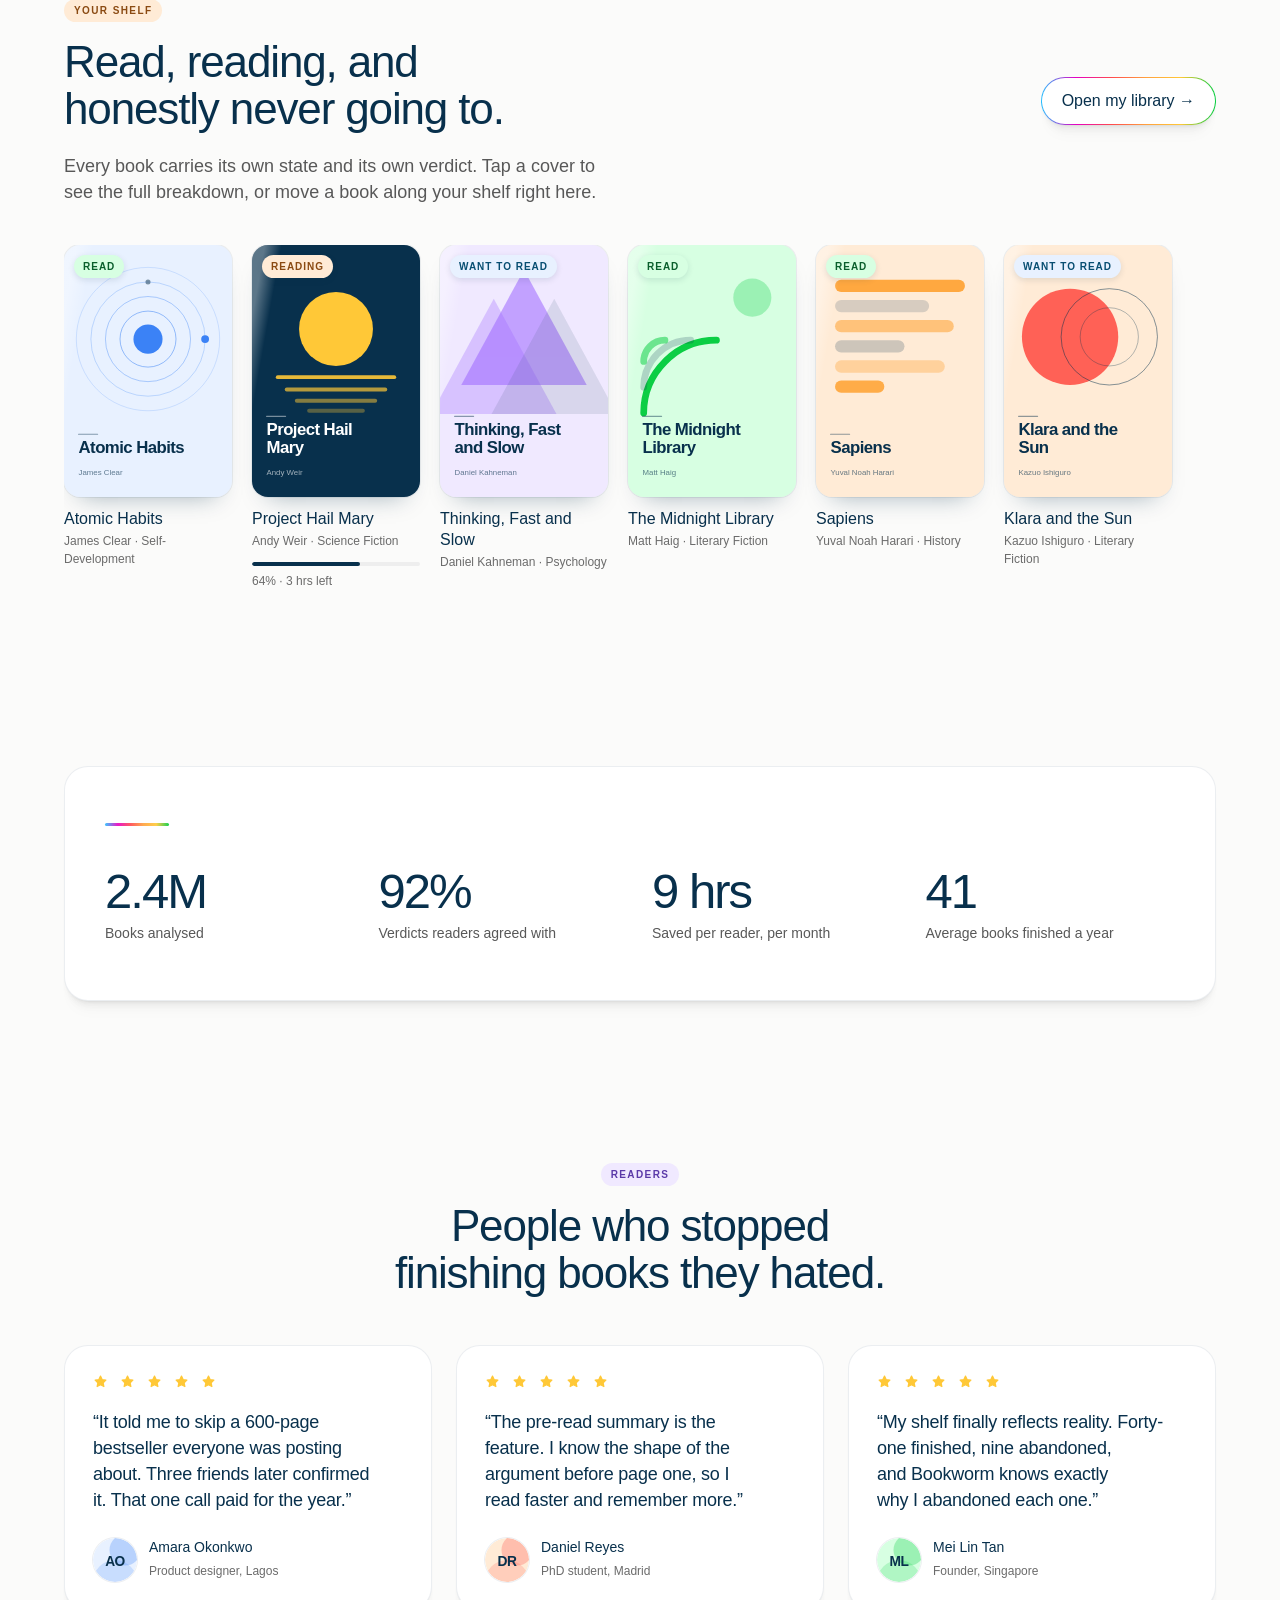
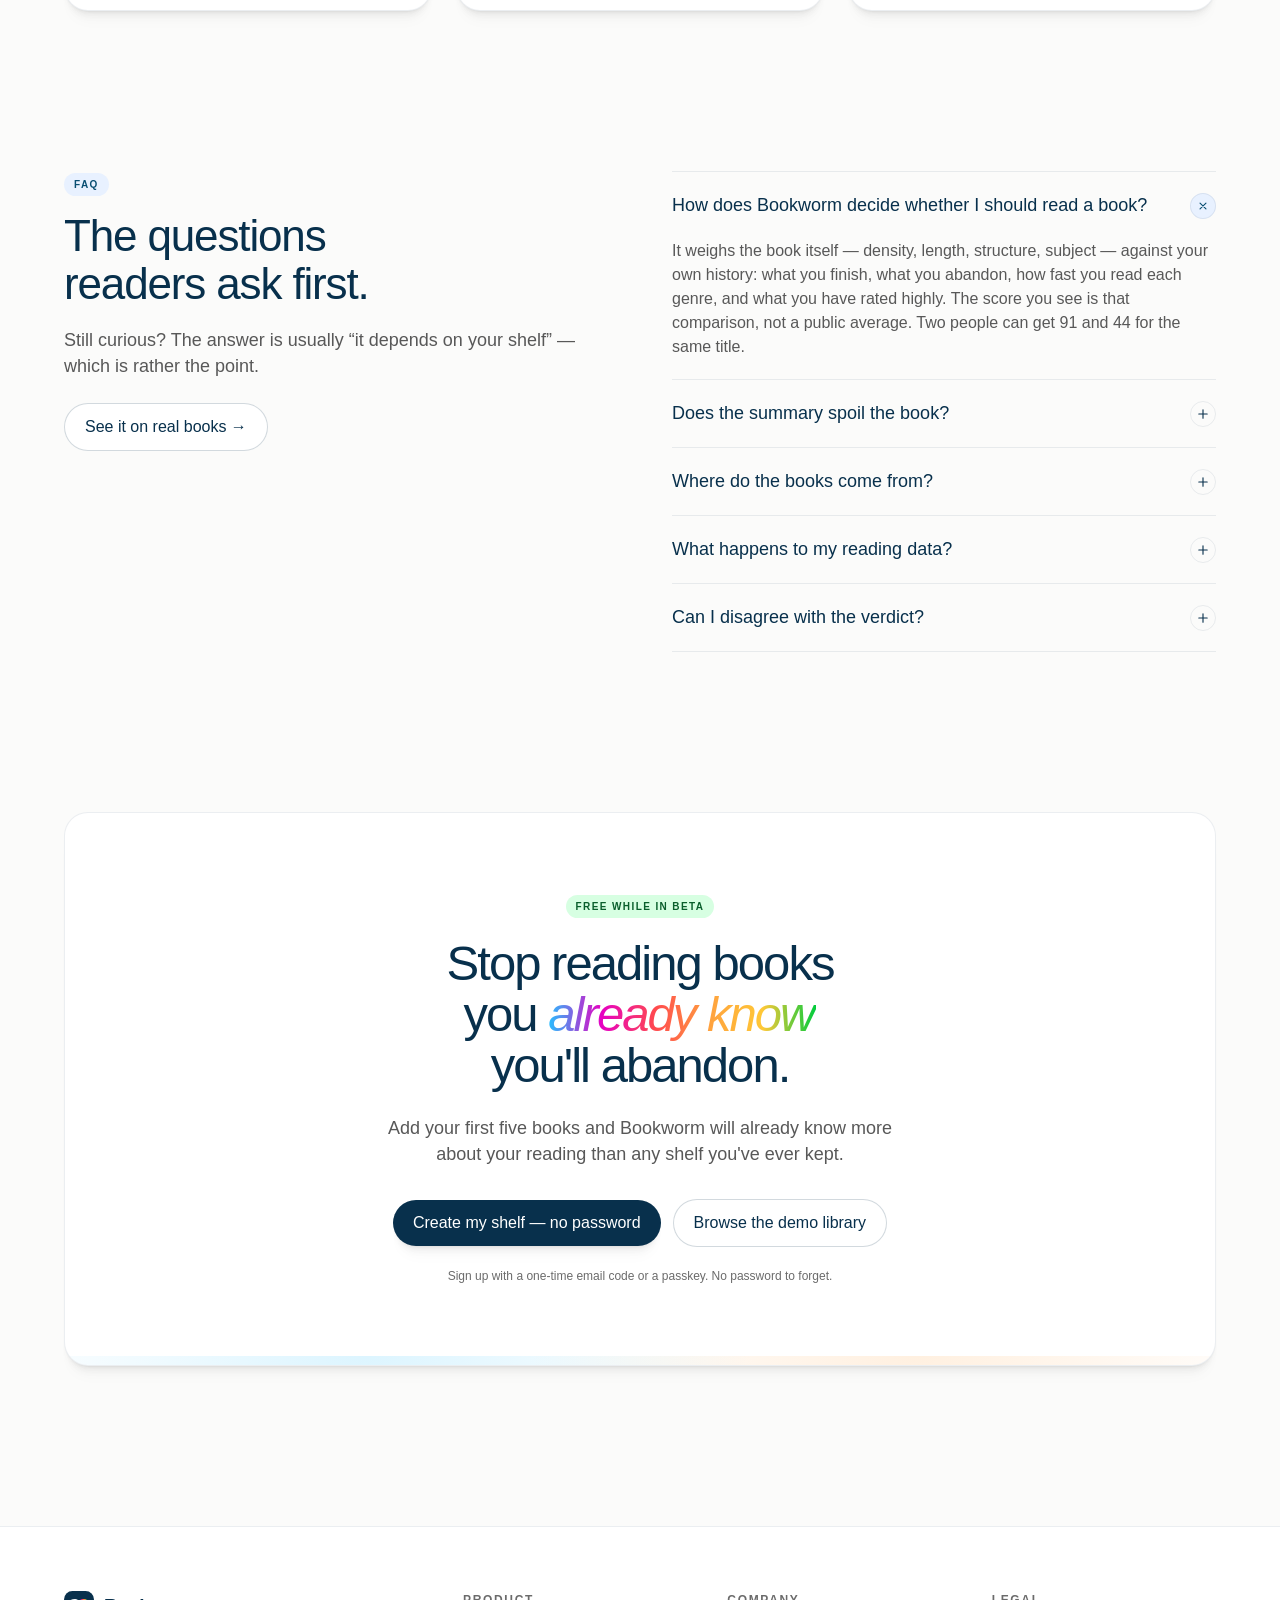
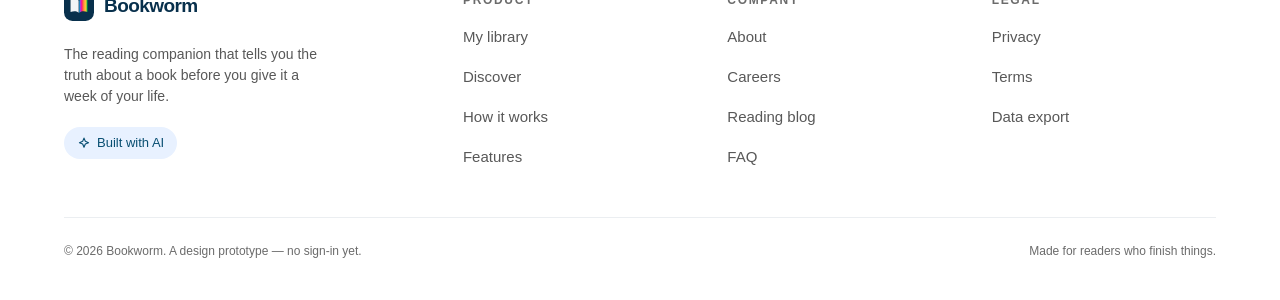
==== commit bcc6bcac: "Add passwordless authentication No password field anywhere in the app — identity is proved by a one-" ====
--- a/index.html
+++ b/index.html
@@ -157,9 +157,10 @@
           than any shelf you've ever kept.
         </p>
         <div class="row" style="justify-content:center;margin-top:var(--s8);gap:12px;flex-wrap:wrap">
-          <a class="btn btn-solid" href="discover.html">Start reading smarter</a>
+          <a class="btn btn-solid" href="auth.html?mode=signup">Create my shelf — no password</a>
           <a class="btn btn-quiet" href="library.html">Browse the demo library</a>
         </div>
+        <p class="meta" style="margin-top:var(--s5)">Sign up with a one-time email code or a passkey. No password to forget.</p>
       </div>
     </div>
   </div>
--- a/assets/css/style.css
+++ b/assets/css/style.css
@@ -612,7 +612,120 @@
 .footer h5 { font-size: 12px; letter-spacing: .14em; text-transform: uppercase; color: var(--text-dim); font-weight: 600; margin-bottom: var(--s4); }
 
 /* --------------------------------------------------------------------------
-   14. Page furniture
+   14. Auth
+   -------------------------------------------------------------------------- */
+.auth-wrap { display: grid; grid-template-columns: 1fr .9fr; gap: var(--s20); align-items: center; }
+.auth-col { max-width: 470px; width: 100%; }
+
+.label { display: block; font-size: 13px; font-weight: 500; color: var(--ink); margin-bottom: 8px; }
+.label .opt { color: var(--text-dim); font-weight: 400; }
+
+.input {
+  width: 100%; height: 52px; padding: 0 16px;
+  border-radius: var(--r-input); border: 1.5px solid var(--border-strong);
+  background: var(--surface); color: var(--ink); font-size: 16px;
+  transition: border-color .2s, box-shadow .2s, background-color .3s var(--ease);
+}
+.input::placeholder { color: var(--text-dim); opacity: .7; }
+.input:focus { outline: 0; border-color: var(--ink); box-shadow: 0 0 0 4px var(--wash-sky); }
+.input[aria-invalid="true"] { border-color: var(--cherry); }
+.input:disabled { opacity: .55; cursor: not-allowed; }
+
+.input-prefix { position: relative; }
+.input-prefix > span { position: absolute; left: 16px; top: 50%; transform: translateY(-50%); color: var(--text-dim); pointer-events: none; }
+.input-prefix .input { padding-left: 32px; }
+
+.hint { font-size: 12px; color: var(--text-dim); margin-top: 7px; }
+.hint.err { color: var(--wash-rose-fg); }
+.hint.ok { color: var(--wash-mint-fg); }
+
+.otp { display: flex; gap: 10px; }
+.otp input {
+  width: 100%; max-width: 58px; height: 62px; text-align: center;
+  font-family: var(--font-display); font-size: 24px; font-weight: 600; color: var(--ink);
+  border-radius: var(--r-input); border: 1.5px solid var(--border-strong);
+  background: var(--surface); transition: border-color .2s, box-shadow .2s, background-color .2s;
+}
+.otp input:focus { outline: 0; border-color: var(--ink); box-shadow: 0 0 0 4px var(--wash-sky); }
+.otp input.filled { background: var(--wash-sky); border-color: transparent; }
+.otp[data-state="err"] input { border-color: var(--cherry); animation: shake .4s var(--ease); }
+@keyframes shake { 25% { transform: translateX(-5px); } 75% { transform: translateX(5px); } }
+
+.check { display: flex; gap: 11px; align-items: flex-start; cursor: pointer; }
+.check input {
+  appearance: none; -webkit-appearance: none; flex: none;
+  width: 20px; height: 20px; margin-top: 2px; border-radius: 6px;
+  border: 1.5px solid var(--border-strong); background: var(--surface);
+  display: grid; place-items: center; cursor: pointer; transition: .2s var(--ease);
+}
+.check input:checked { background: var(--solid-bg); border-color: var(--solid-bg); }
+.check input:checked::after { content: '✓'; color: var(--solid-fg); font-size: 12px; font-weight: 700; line-height: 1; }
+.check input:focus-visible { outline: 2px solid var(--ink); outline-offset: 2px; }
+.check span { font-size: 14px; color: var(--text-muted); }
+
+.steps { display: flex; gap: 6px; }
+.steps i { height: 4px; width: 30px; border-radius: var(--r-pill); background: var(--track); transition: background-color .3s var(--ease); }
+.steps i.on { background: var(--ink); }
+
+.avatar-pick { display: flex; gap: 10px; }
+.avatar-pick button {
+  width: 48px; height: 48px; padding: 0; border-radius: 50%;
+  border: 2px solid transparent; box-shadow: 0 0 0 1px var(--border); overflow: hidden;
+  transition: transform .2s var(--ease), border-color .2s;
+}
+.avatar-pick button:hover { transform: translateY(-2px); }
+.avatar-pick button.on { border-color: var(--ink); box-shadow: 0 0 0 1px var(--ink); }
+
+.chip-select { display: flex; flex-wrap: wrap; gap: 8px; }
+.chip-select button { cursor: pointer; transition: background-color .2s, color .2s, border-color .2s; }
+.chip-select button.on { background: var(--wash-sky); color: var(--wash-sky-fg); border-color: transparent; }
+
+.or-rule { display: flex; align-items: center; gap: 14px; color: var(--text-dim); font-size: 12px; }
+.or-rule::before, .or-rule::after { content: ''; flex: 1; height: 1px; background: var(--border); }
+
+.cover-stack { position: relative; height: 400px; }
+.cover-stack .cover { position: absolute; width: 168px; }
+.cover-stack .cover:nth-child(1) { left: 0;    top: 44px;  transform: rotate(-7deg); z-index: 1; }
+.cover-stack .cover:nth-child(2) { left: 120px; top: 0;    transform: rotate(2deg);  z-index: 3; }
+.cover-stack .cover:nth-child(3) { left: 244px; top: 52px; transform: rotate(8deg);  z-index: 2; }
+
+/* Signed-in nav ----------------------------------------------------------- */
+.account { position: relative; }
+.account-btn {
+  display: flex; align-items: center; gap: 9px; padding: 4px 12px 4px 4px;
+  border-radius: var(--r-pill); border: var(--hairline); background: var(--surface);
+  transition: border-color .2s, transform .2s var(--ease);
+}
+.account-btn:hover { border-color: var(--border-strong); transform: translateY(-1px); }
+.account-btn .avatar { width: 30px; height: 30px; }
+.account-btn b { font-size: 14px; font-weight: 500; color: var(--ink); }
+.menu {
+  position: absolute; right: 0; top: calc(100% + 10px); width: 246px; z-index: 70;
+  padding: var(--s3); background: var(--surface);
+  border: var(--hairline); border-radius: var(--r-card); box-shadow: var(--shadow-lift);
+  opacity: 0; visibility: hidden; transform: translateY(-6px);
+  transition: opacity .2s var(--ease), transform .2s var(--ease), visibility .2s;
+}
+.menu.open { opacity: 1; visibility: visible; transform: none; }
+.menu a, .menu button {
+  display: flex; align-items: center; gap: 10px; width: 100%;
+  padding: 9px 12px; border-radius: var(--r-input);
+  font-size: 14px; color: var(--text-muted); text-align: left;
+  transition: background-color .15s, color .15s;
+}
+.menu a:hover, .menu button:hover { background: var(--wash-sky); color: var(--ink); }
+.menu-head { padding: 10px 12px 12px; }
+.menu-head b { display: block; font-size: 14px; color: var(--ink); }
+.menu-head span { font-size: 12px; color: var(--text-dim); word-break: break-all; }
+
+.banner {
+  display: flex; align-items: center; justify-content: space-between; gap: var(--s5);
+  flex-wrap: wrap; padding: var(--s5) var(--s6);
+  border-radius: var(--r-card); background: var(--wash-sky);
+}
+
+/* --------------------------------------------------------------------------
+   15. Page furniture
    -------------------------------------------------------------------------- */
 .page-head { padding-block: var(--s12) var(--s8); }
 .hero { position: relative; padding-block: var(--s16) var(--s12); }
@@ -641,11 +754,14 @@
 }
 
 /* --------------------------------------------------------------------------
-   15. Responsive
+   16. Responsive
    -------------------------------------------------------------------------- */
 @media (max-width: 1000px) {
   .g4 { grid-template-columns: repeat(3, minmax(0, 1fr)); }
   .footer-grid { grid-template-columns: 1fr 1fr; gap: var(--s8); }
+  .auth-wrap { grid-template-columns: 1fr; gap: var(--s12); }
+  .auth-aside { display: none; }
+  .auth-col { max-width: 520px; margin-inline: auto; }
 }
 @media (max-width: 900px) {
   .hero-grid { grid-template-columns: 1fr; gap: var(--s10); }
@@ -666,4 +782,8 @@
   .footer-grid { grid-template-columns: 1fr; }
   .g4 { grid-template-columns: 1fr 1fr; }
   .seg { width: 100%; overflow-x: auto; }
-}
+  .otp { gap: 6px; }
+  .otp input { height: 54px; font-size: 20px; }
+  .account-btn b { display: none; }
+  .account-btn { padding: 4px; }
+}
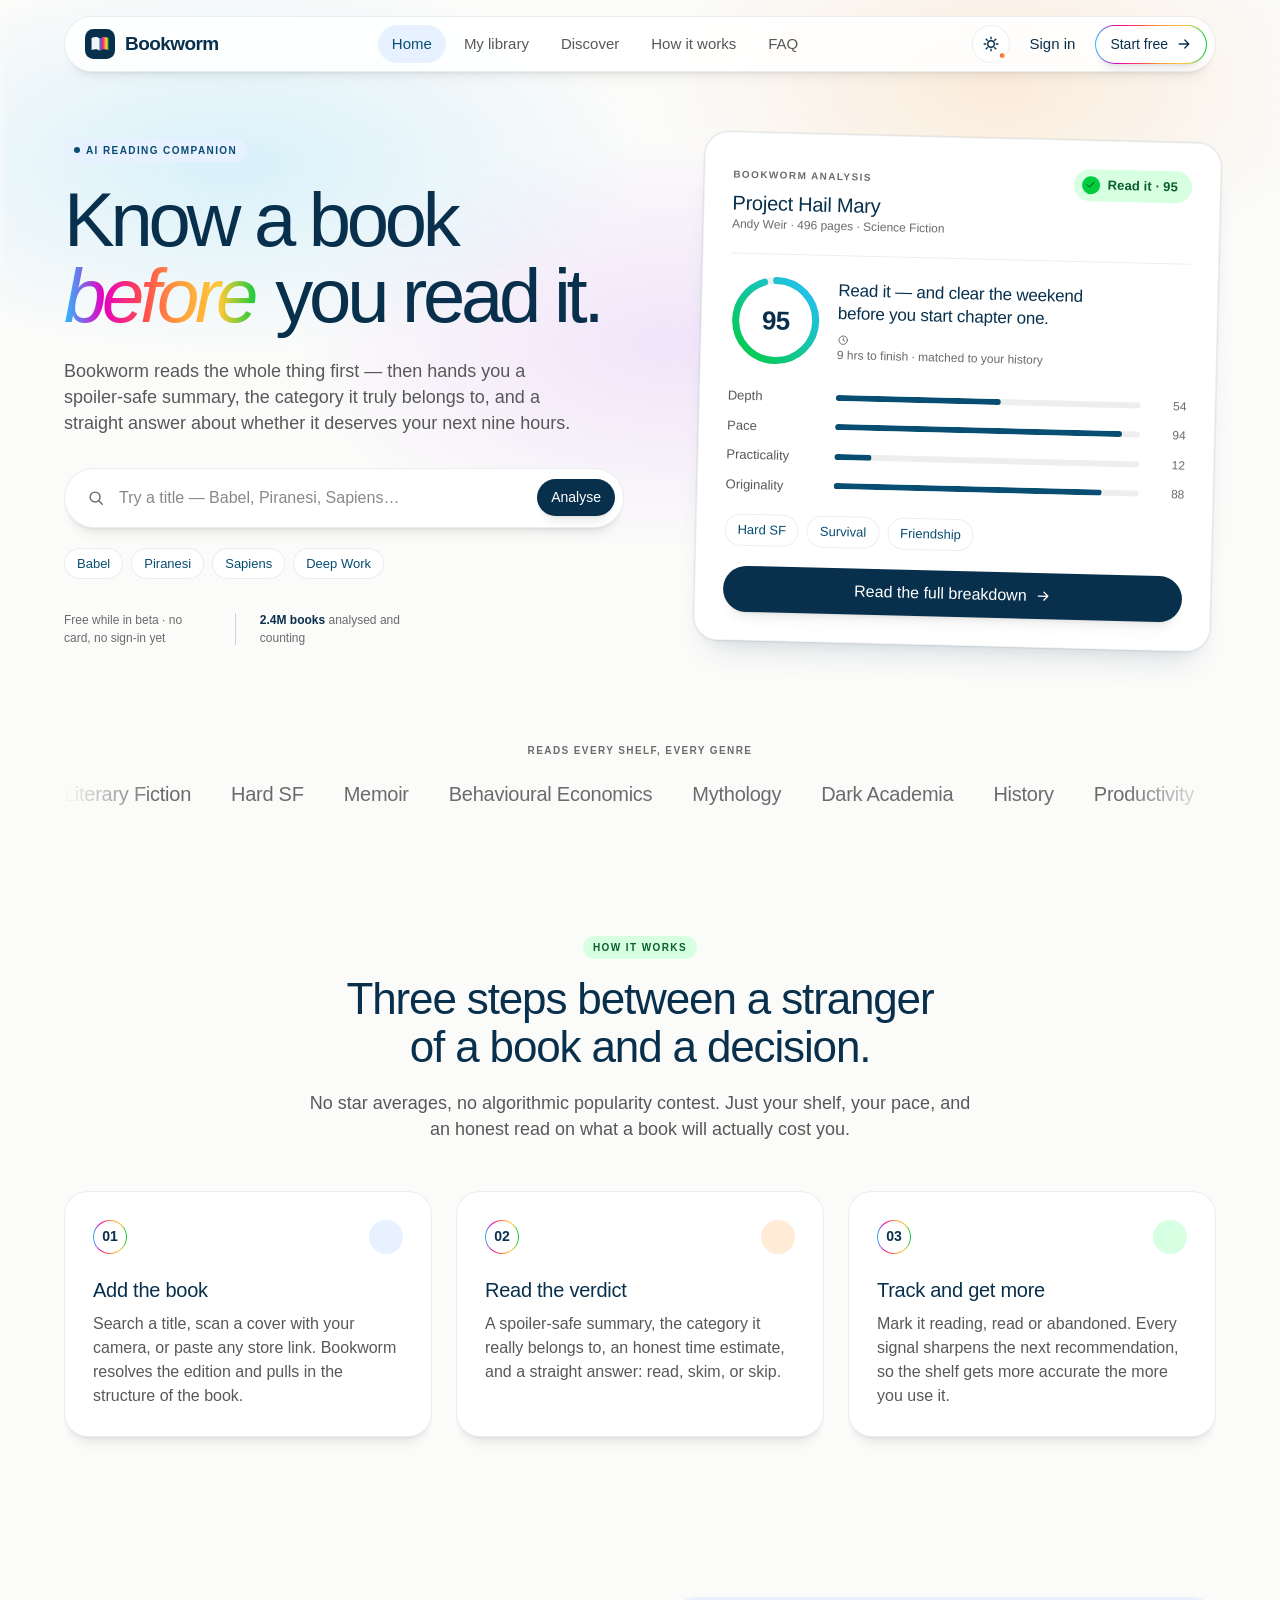
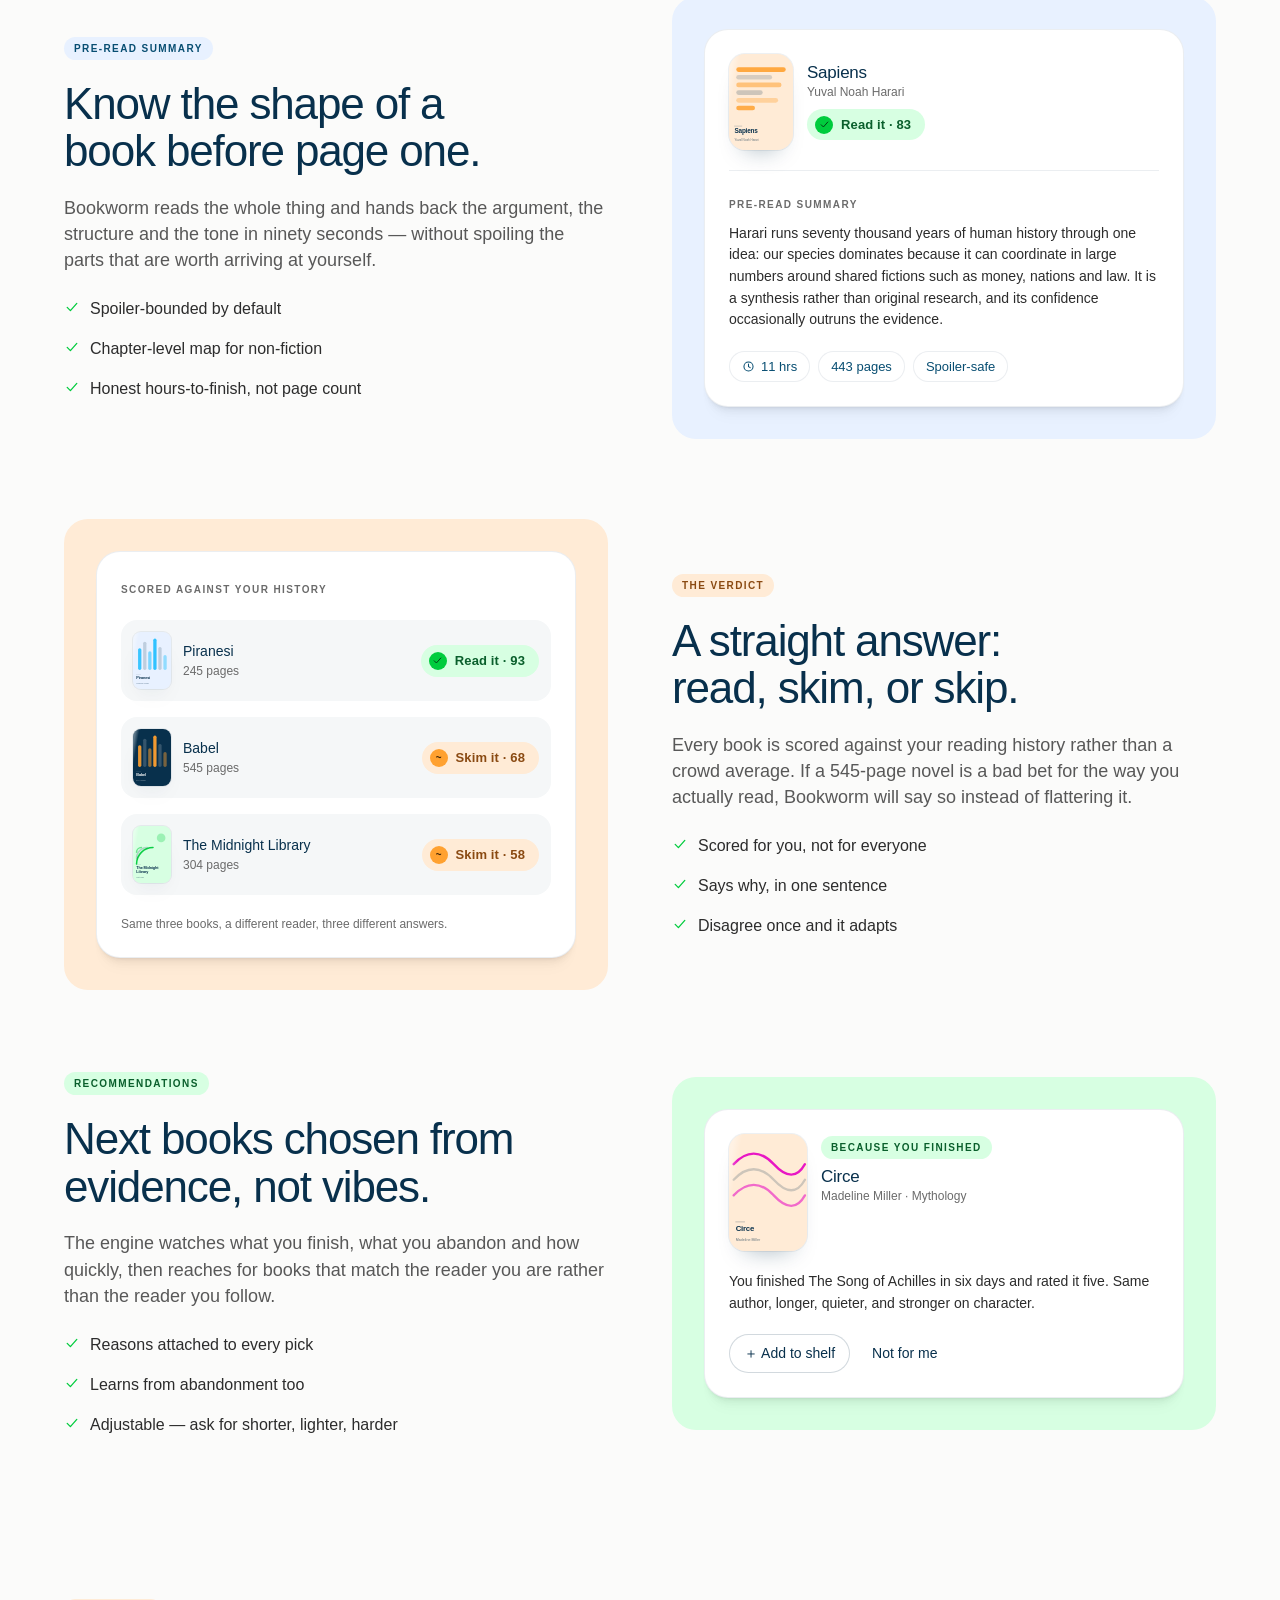
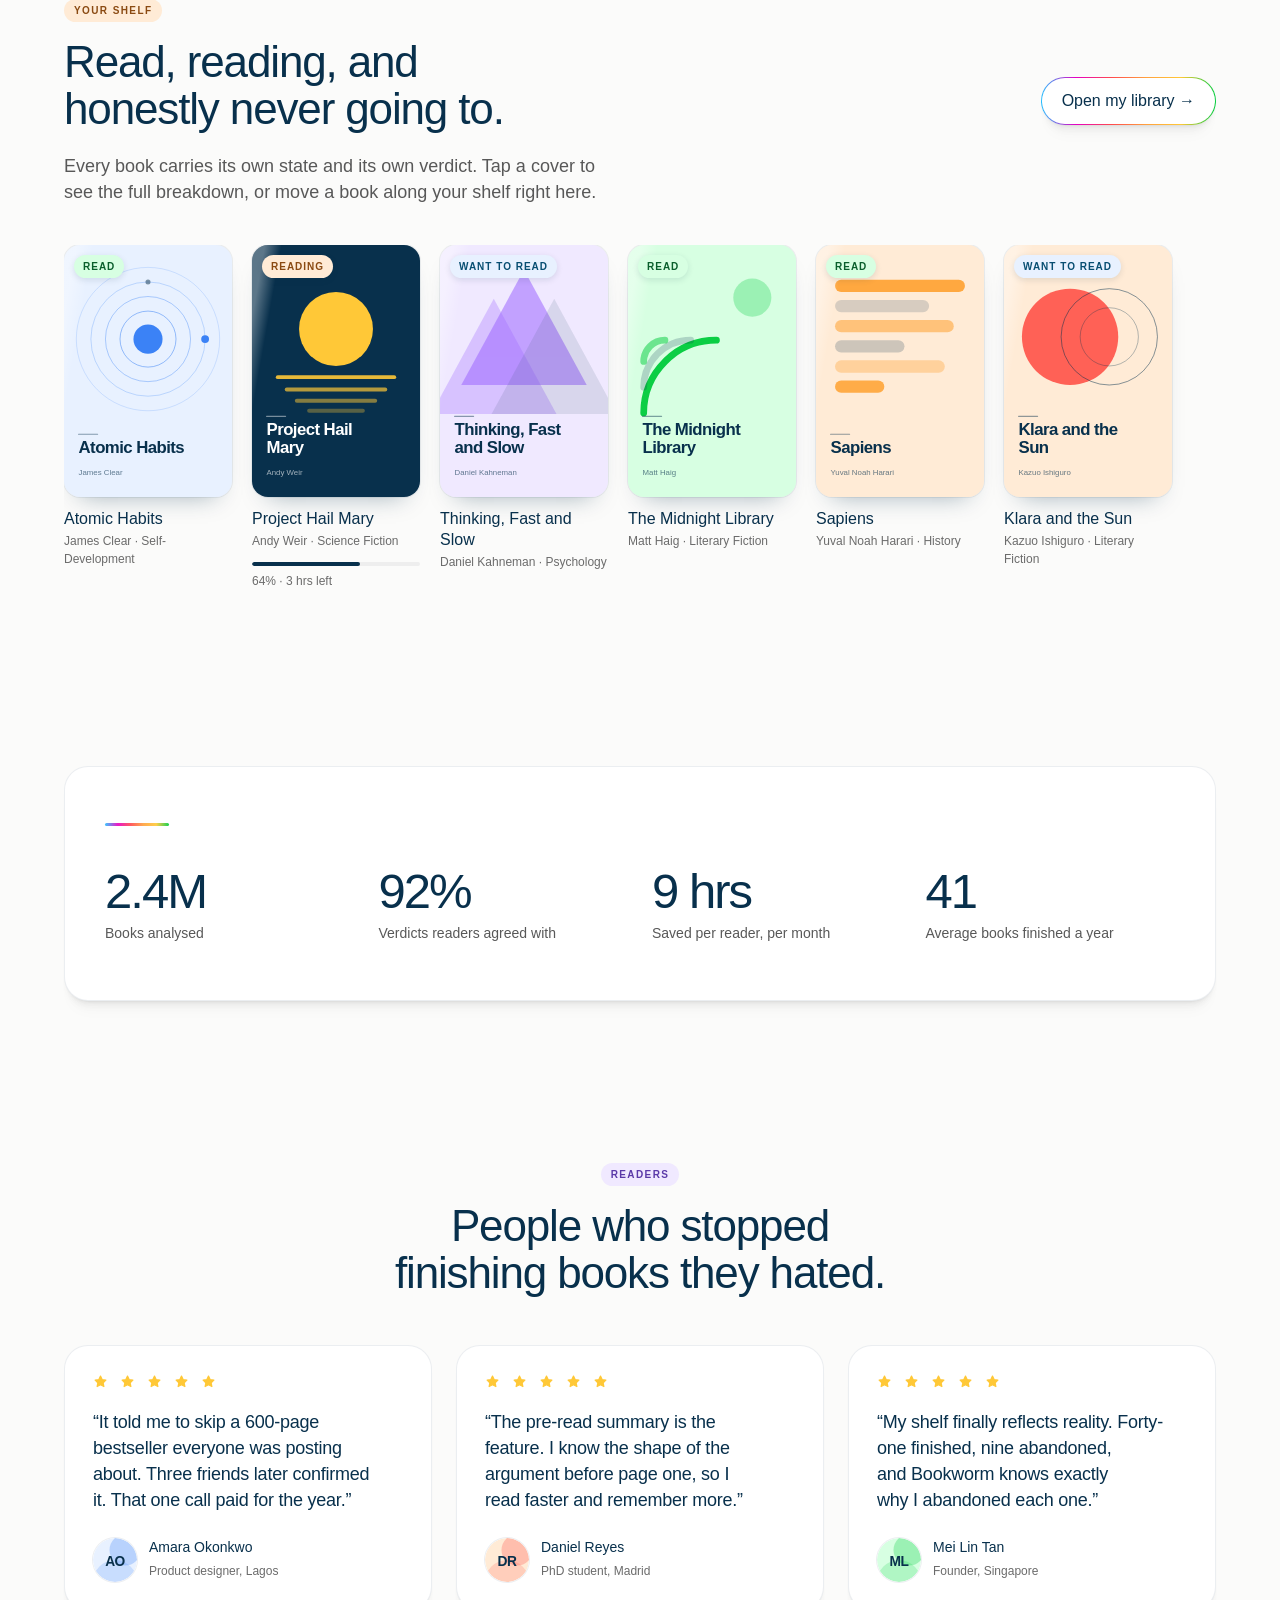
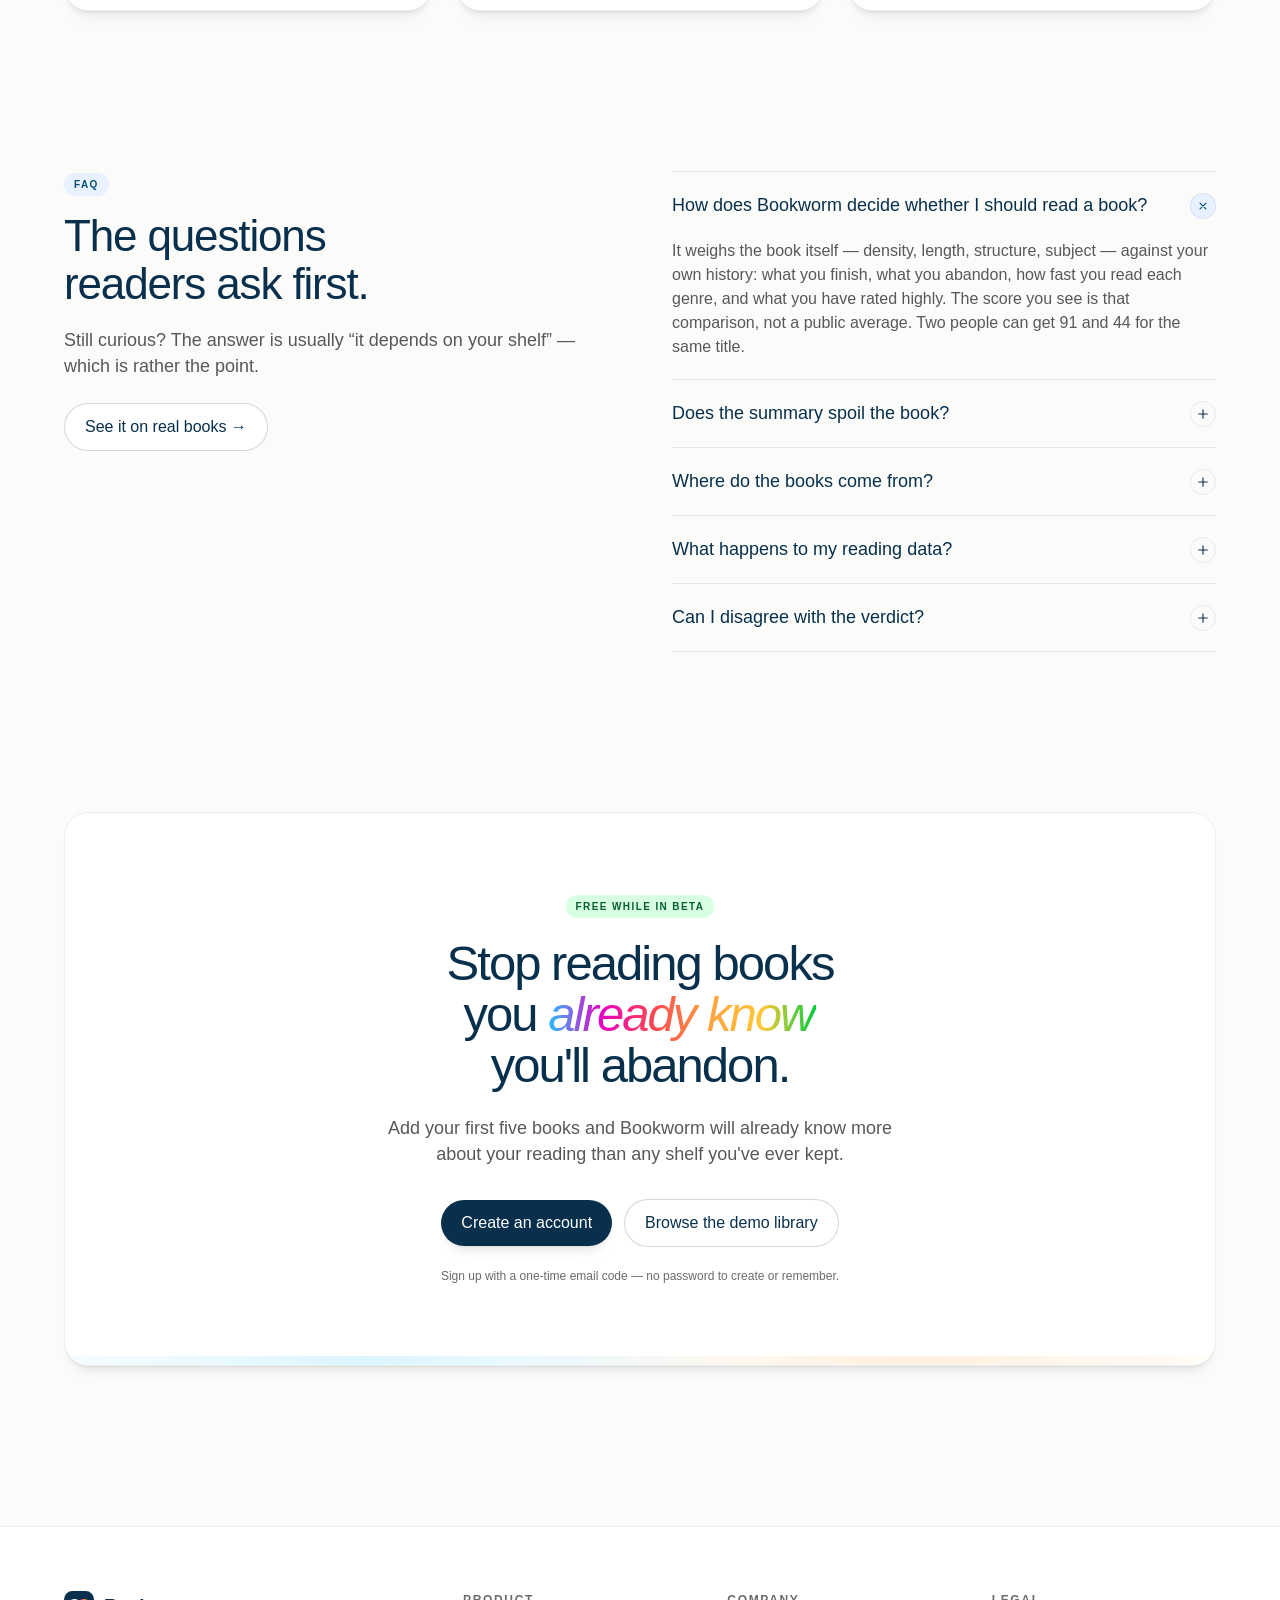
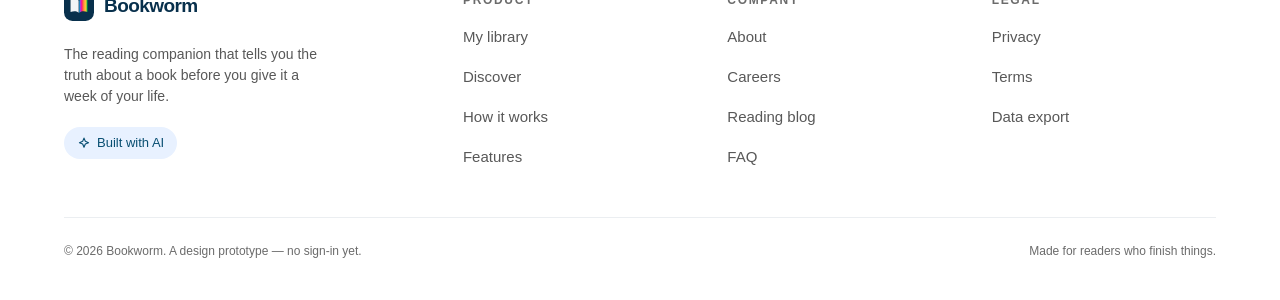
==== commit 8e0e347c: "Plainer auth copy; drop passkey and Apple sign-in The sign-up headline was straining for a slogan on" ====
--- a/index.html
+++ b/index.html
@@ -157,10 +157,10 @@
           than any shelf you've ever kept.
         </p>
         <div class="row" style="justify-content:center;margin-top:var(--s8);gap:12px;flex-wrap:wrap">
-          <a class="btn btn-solid" href="auth.html?mode=signup">Create my shelf — no password</a>
+          <a class="btn btn-solid" href="auth.html?mode=signup">Create an account</a>
           <a class="btn btn-quiet" href="library.html">Browse the demo library</a>
         </div>
-        <p class="meta" style="margin-top:var(--s5)">Sign up with a one-time email code or a passkey. No password to forget.</p>
+        <p class="meta" style="margin-top:var(--s5)">Sign up with a one-time email code — no password to create or remember.</p>
       </div>
     </div>
   </div>
